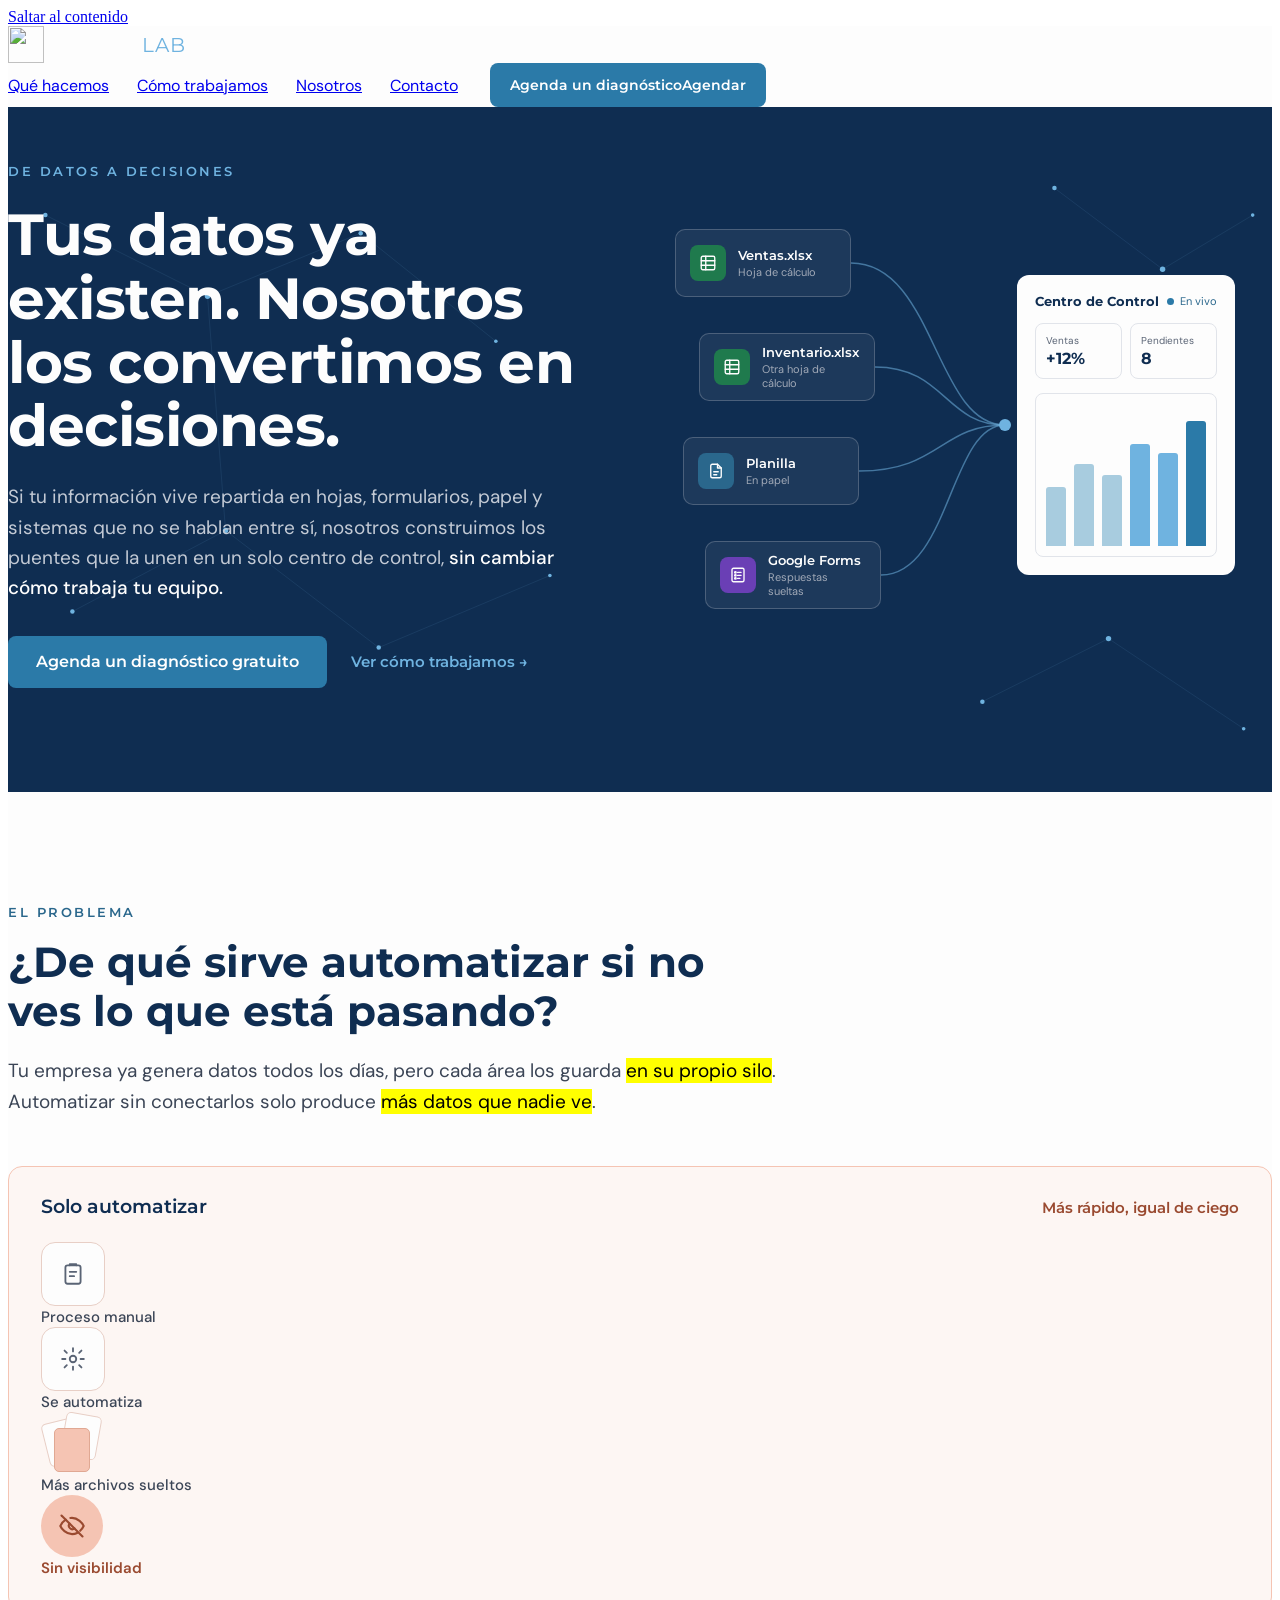
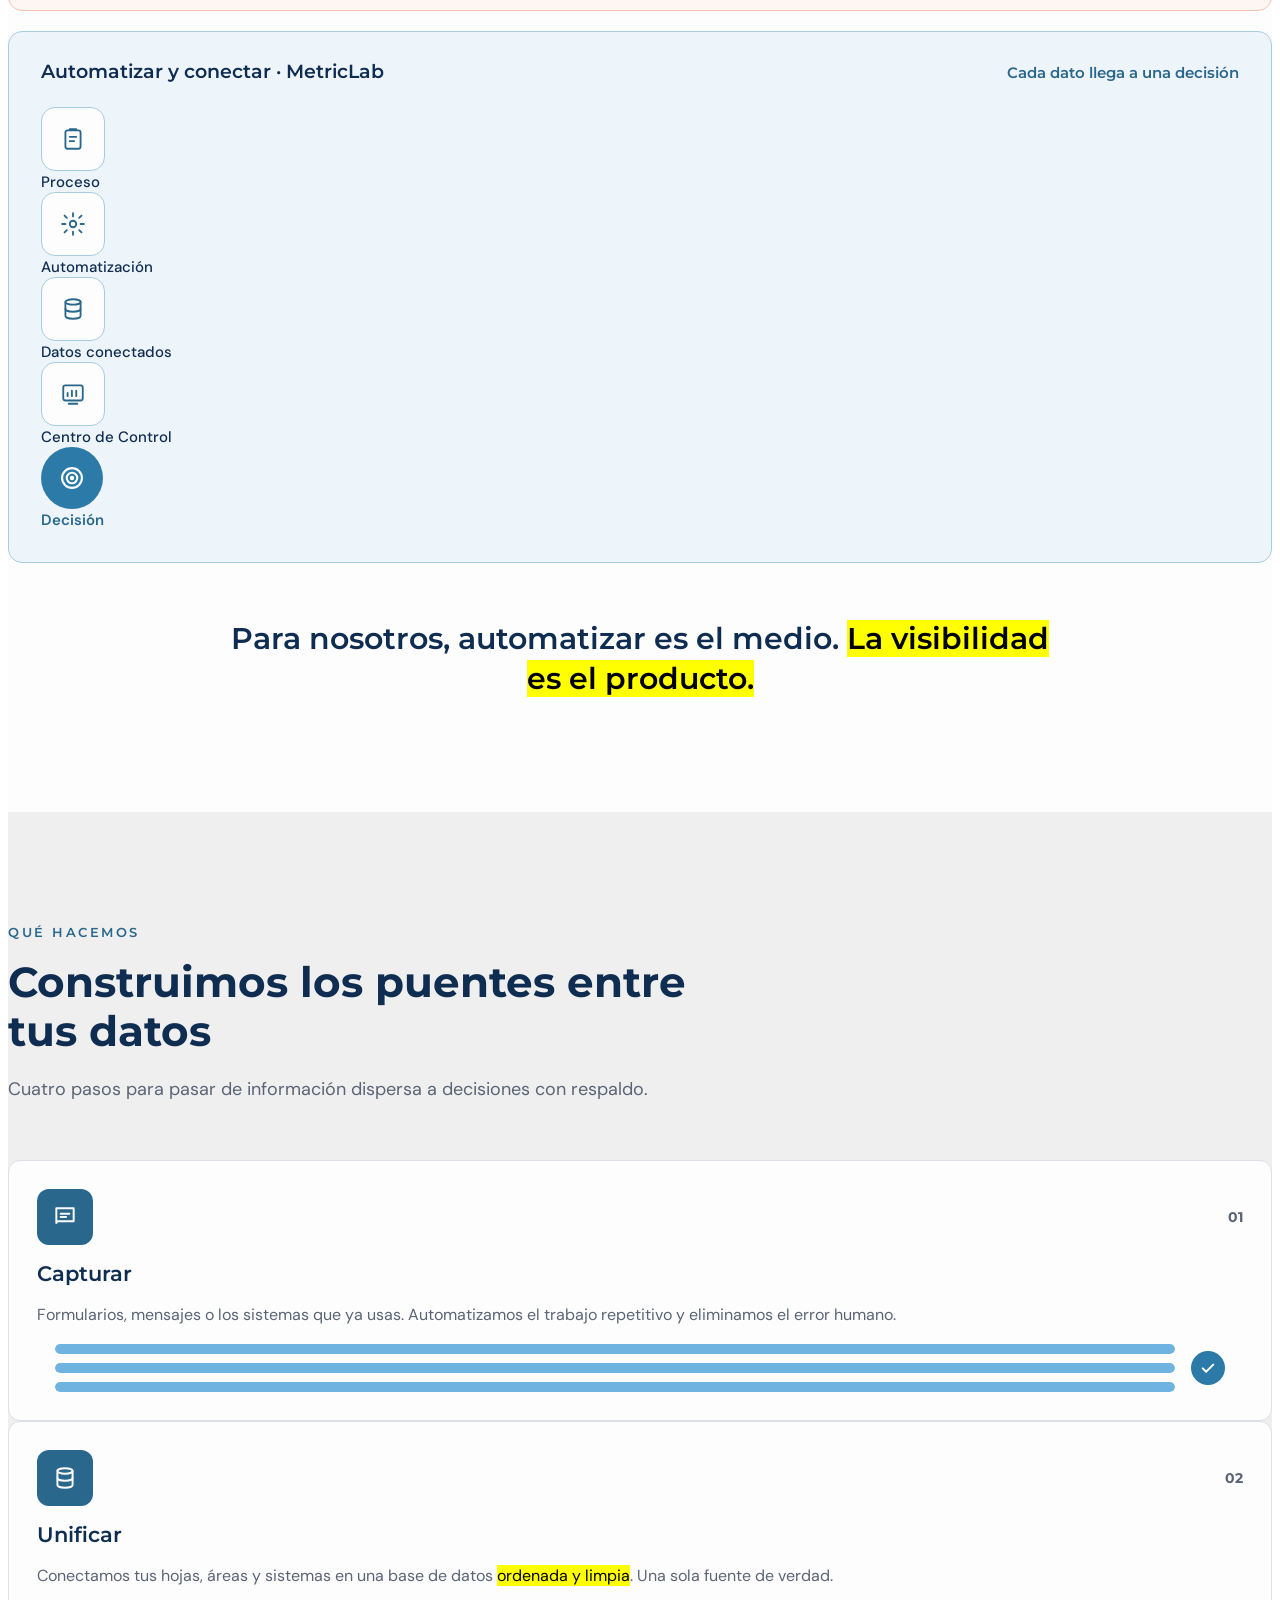
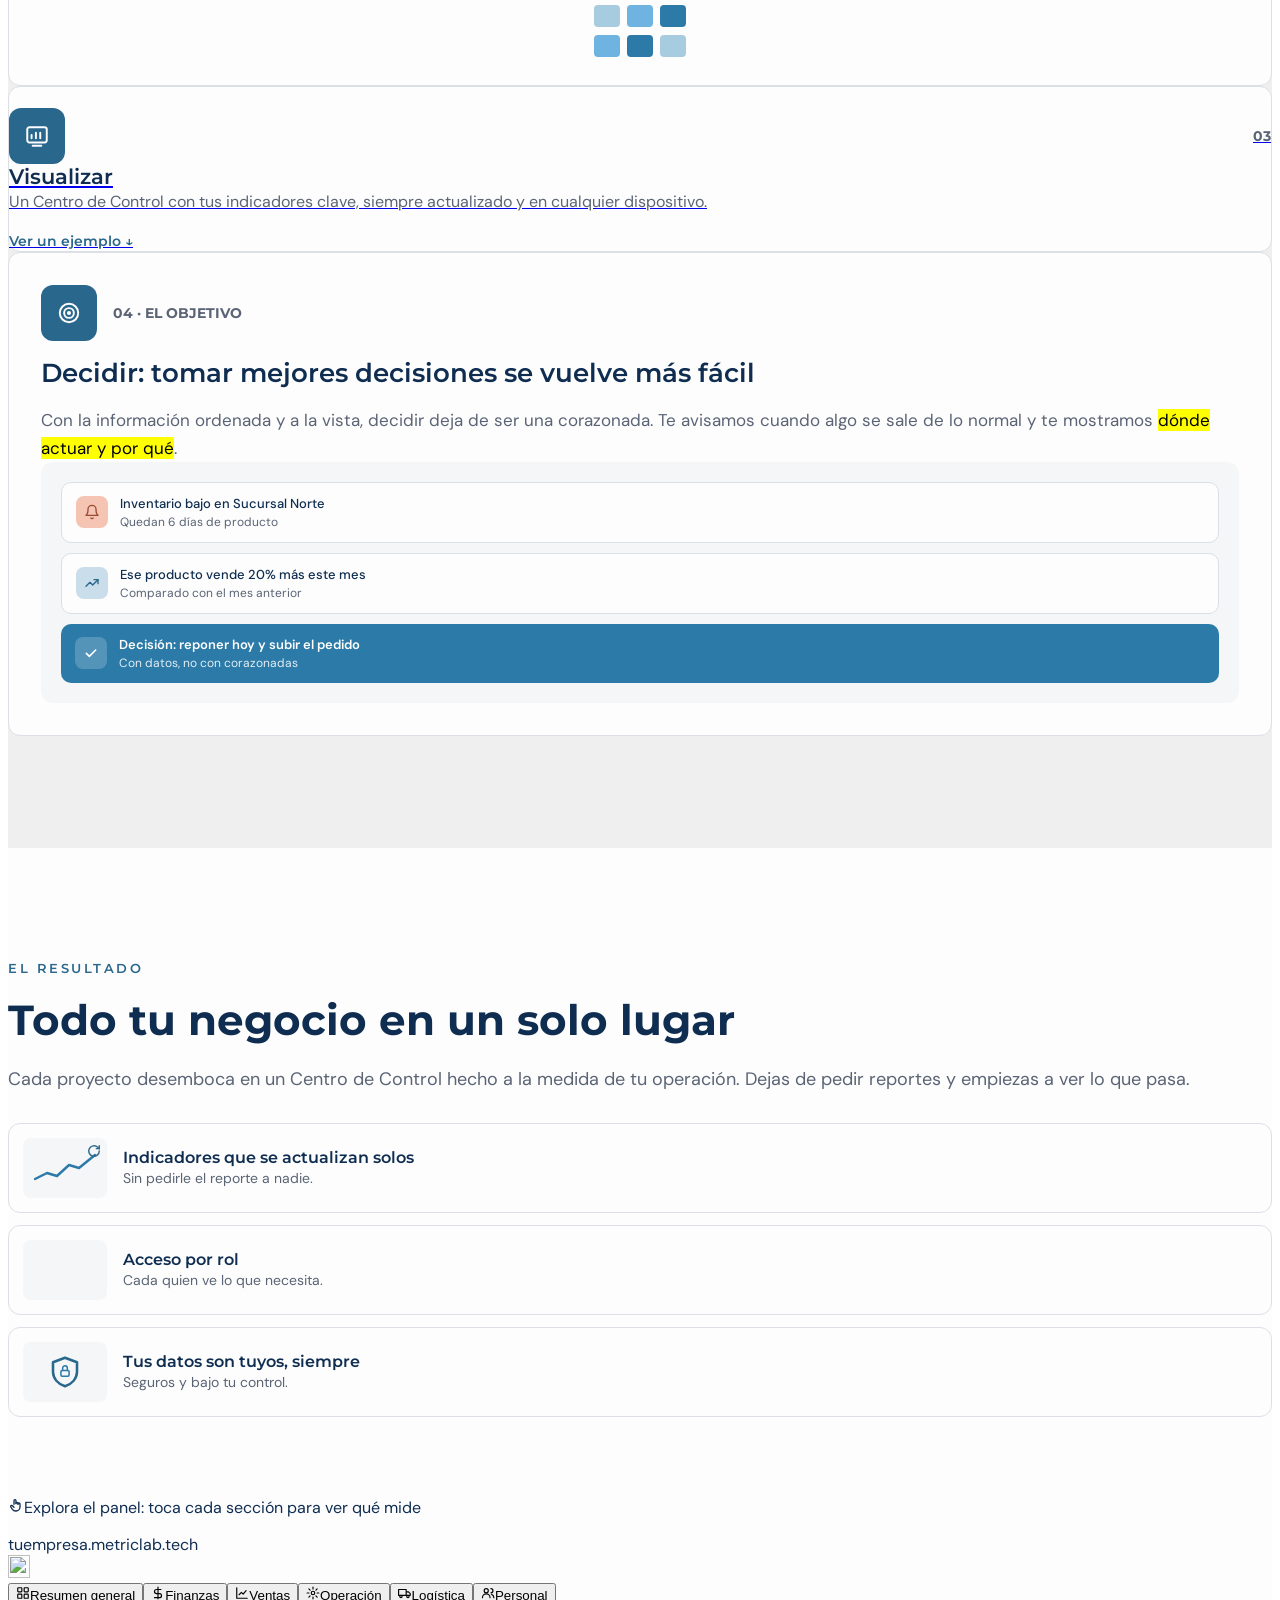
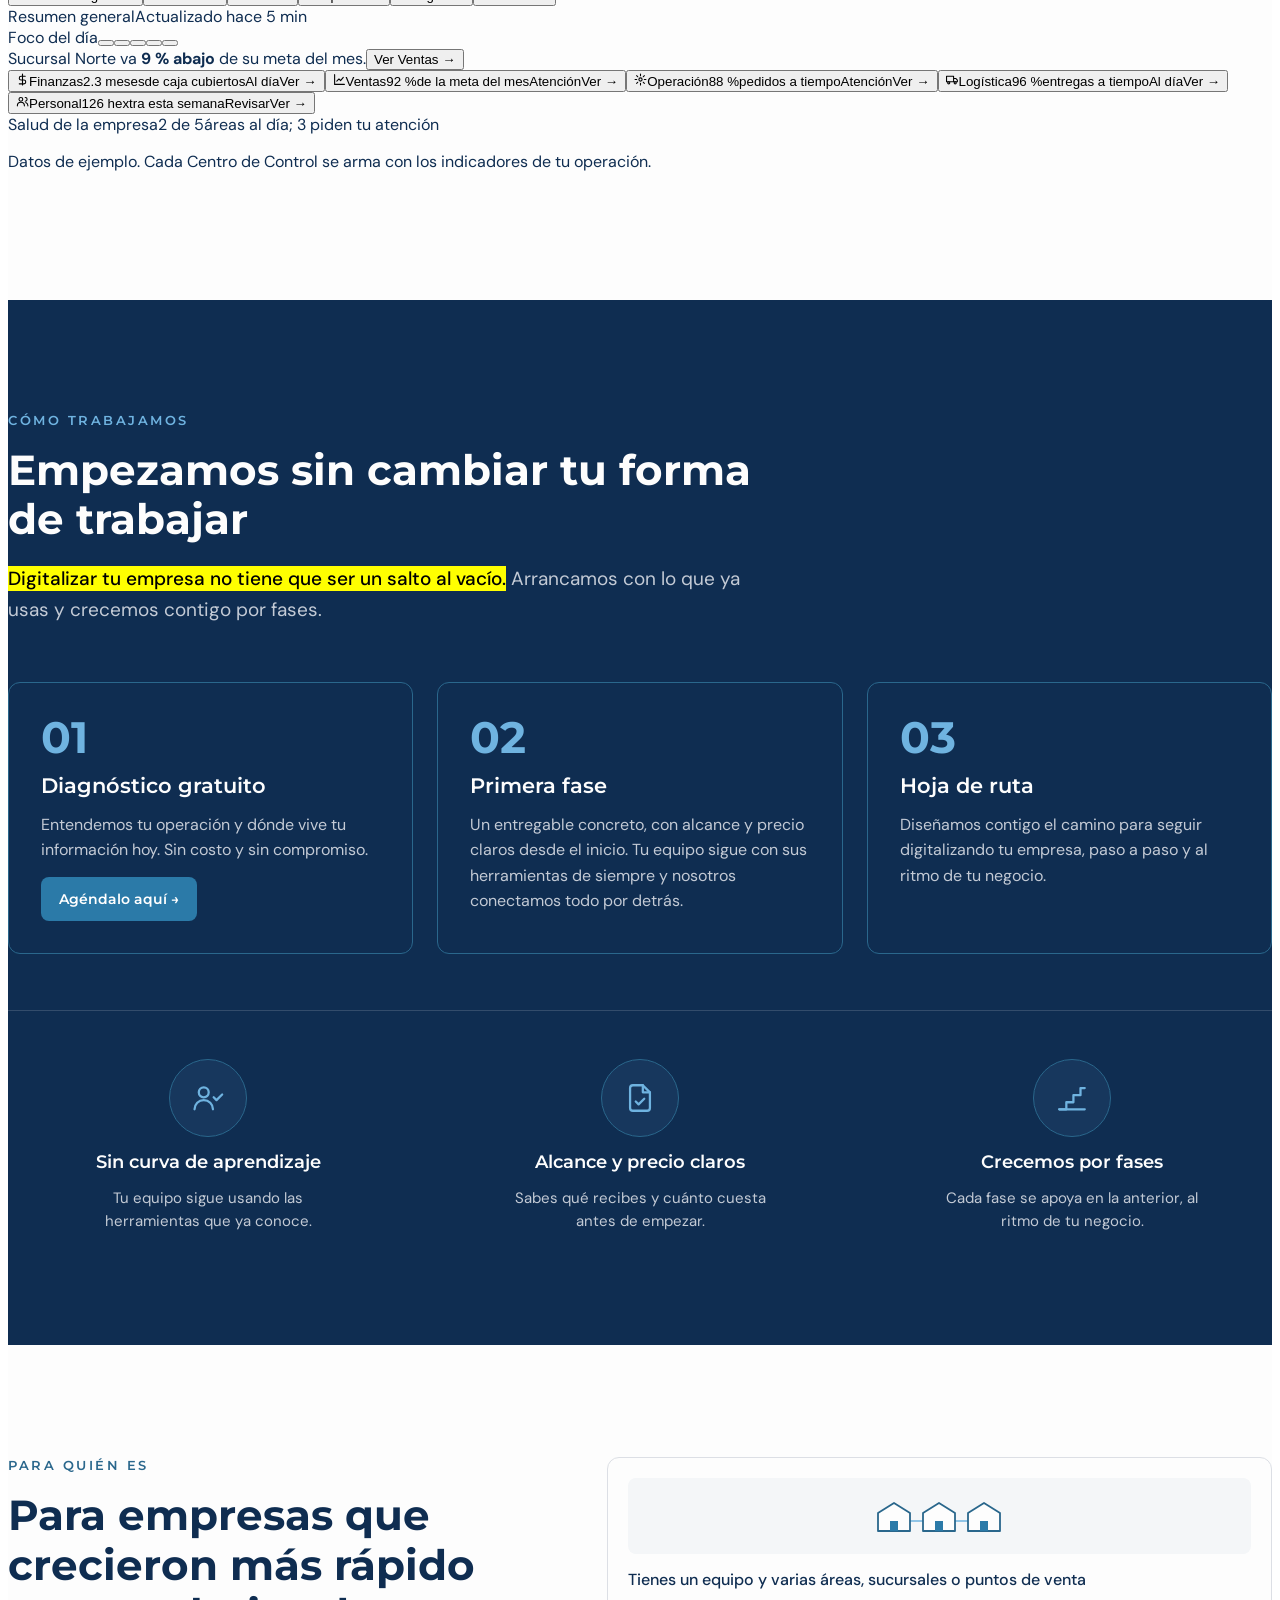
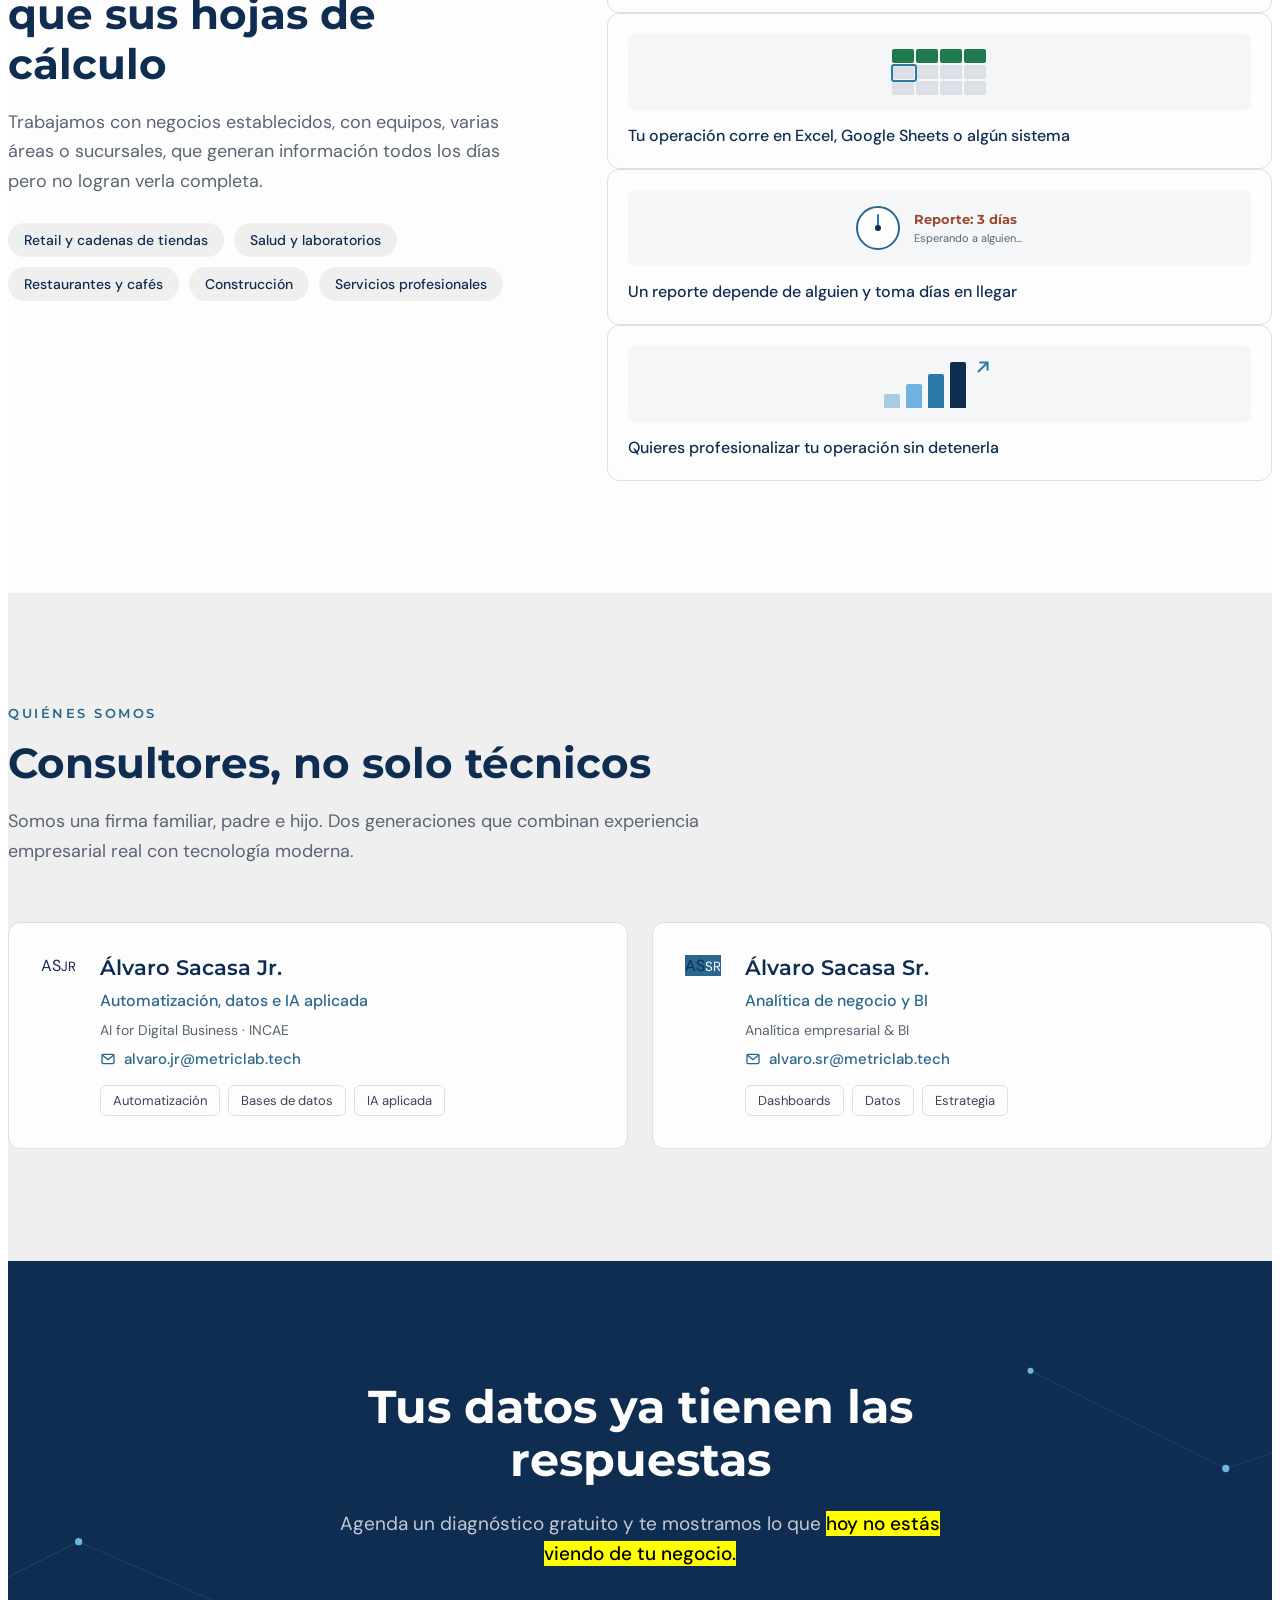
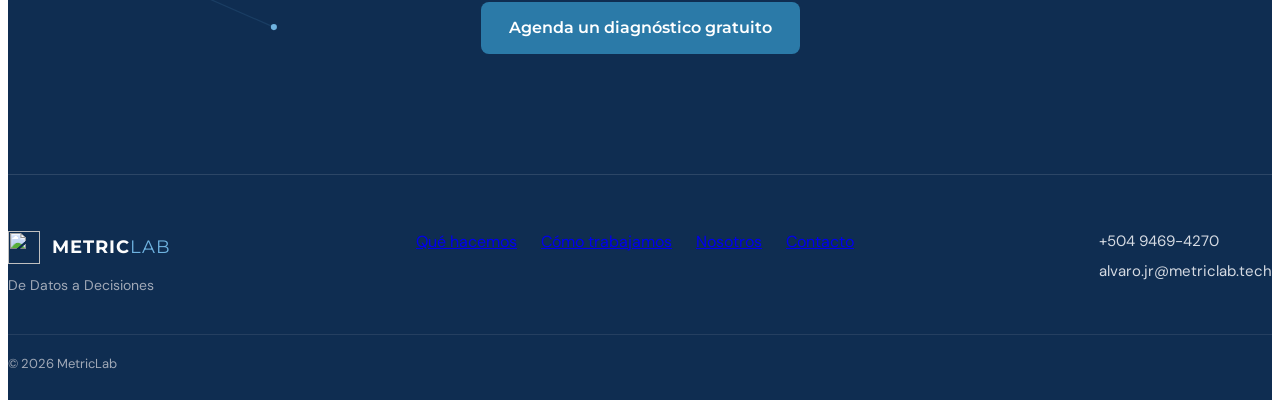
==== public/index.html @ c651e08d "Barra fija, animaciones de El problema y dashboard interactivo - Barra de navegación fija; en mobile" ====
<!doctype html>
<html lang="es">
<head>
<meta charset="utf-8">
<meta name="viewport" content="width=device-width, initial-scale=1">
<title>MetricLab · Consultoría de datos y automatización</title>
<meta name="description" content="Conectamos la información dispersa de tu empresa en un solo centro de control. Datos ordenados, reportes automáticos y mejores decisiones, sin cambiar cómo trabaja tu equipo.">
<link rel="canonical" href="https://metriclab.tech/">
<meta name="theme-color" content="#0F2D51">
<meta property="og:type" content="website">
<meta property="og:locale" content="es_LA">
<meta property="og:site_name" content="MetricLab">
<meta property="og:title" content="MetricLab · Consultoría de datos y automatización">
<meta property="og:description" content="Conectamos la información dispersa de tu empresa en un solo centro de control. Datos ordenados, reportes automáticos y mejores decisiones, sin cambiar cómo trabaja tu equipo.">
<meta property="og:url" content="https://metriclab.tech/">
<meta property="og:image" content="https://metriclab.tech/assets/og-image.png">
<meta property="og:image:width" content="1200">
<meta property="og:image:height" content="630">
<meta name="twitter:card" content="summary_large_image">
<link rel="icon" type="image/png" sizes="32x32" href="/favicon-32.png">
<link rel="icon" type="image/png" sizes="192x192" href="/icon-192.png">
<link rel="apple-touch-icon" href="/apple-touch-icon.png">
<link rel="preconnect" href="https://fonts.googleapis.com">
<link rel="preconnect" href="https://fonts.gstatic.com" crossorigin>
<link rel="stylesheet" href="https://fonts.googleapis.com/css2?family=DM+Sans:wght@400;500&family=Montserrat:wght@400;600;700&display=swap">
<link rel="stylesheet" href="/assets/styles.css?v=3">
<script src="/assets/sitio.js?v=1" defer></script>
<script type="application/ld+json">{"@context": "https://schema.org", "@type": "ProfessionalService", "name": "MetricLab", "url": "https://metriclab.tech", "logo": "https://metriclab.tech/icon-192.png", "image": "https://metriclab.tech/assets/og-image.png", "slogan": "De Datos a Decisiones", "description": "Consultoría de datos y automatización. Conectamos la información dispersa de tu empresa en un solo centro de control para tomar mejores decisiones.", "email": "alvaro.jr@metriclab.tech", "telephone": "+504 9469-4270", "areaServed": "Latinoamérica", "founder": [{"@type": "Person", "name": "Álvaro Sacasa Jr."}, {"@type": "Person", "name": "Álvaro Sacasa Sr."}], "knowsAbout": ["Automatización de procesos", "Bases de datos", "Dashboards", "Inteligencia de negocios", "Análisis de datos"]}</script>
</head>
<body>
<a class="skip" href="#contenido">Saltar al contenido</a>
<div style="width: 100%; font-family: 'DM Sans', sans-serif; color: #0F2D51; background: #FDFDFD">

<div class="topbar" id="topbar">
<nav class="wrap topnav" aria-label="Principal">
<a href="/" aria-label="MetricLab, inicio" style="display: flex; align-items: center; gap: 12px; text-decoration: none">
<img src="/assets/metriclab-m-light.png" alt="" style="width: 36px; height: 37px; object-fit: contain">
<span style="font-family: Montserrat, sans-serif; font-weight: 700; font-size: 20px; letter-spacing: 1px; color: #FDFDFD">METRIC<span style="color: #6FB3E0; font-weight: 400">LAB</span></span>
</a>
<div style="display: flex; align-items: center; gap: 32px">
<div class="navlinks" style="display: flex; align-items: center; gap: 28px">
<a class="navlink" href="#que-hacemos">Qué hacemos</a>
<a class="navlink" href="#como-trabajamos">Cómo trabajamos</a>
<a class="navlink" href="#nosotros">Nosotros</a>
<a class="navlink" href="/contacto/">Contacto</a>
</div>
<a class="btn" href="/contacto/" style="display: inline-flex; align-items: center; min-height: 44px; padding: 0 20px; border-radius: 8px; background: #2B7AA8; color: #FFFFFF; text-decoration: none; font-family: Montserrat, sans-serif; font-weight: 600; font-size: 14px; box-sizing: border-box"><span class="cta-long">Agenda un diagnóstico</span><span class="cta-short">Agendar</span></a>
</div>
</nav>
</div>
<header style="position: relative; overflow: hidden; background: #0F2D51; color: #FDFDFD">
<svg class="drift" aria-hidden="true" viewBox="0 0 1440 760" preserveAspectRatio="xMidYMid slice" style="position: absolute; inset: 0; width: 100%; height: 100%; pointer-events: none">
<g stroke="#6FB3E0" stroke-opacity="0.12" stroke-width="1" fill="none">
<path d="M60 120 L240 210 L410 140 L560 260"></path>
<path d="M90 560 L260 470 L430 600 L620 520"></path>
<path d="M1180 90 L1300 180 L1400 120"></path>
<path d="M1100 660 L1240 590 L1390 690"></path>
<path d="M240 210 L260 470"></path>
</g>
<g fill="#6FB3E0">
<circle class="tw" cx="60" cy="120" r="2.5"></circle>
<circle class="tw2" cx="240" cy="210" r="3"></circle>
<circle class="tw3" cx="410" cy="140" r="2.5"></circle>
<circle class="tw" cx="560" cy="260" r="2"></circle>
<circle class="tw2" cx="90" cy="560" r="2.5"></circle>
<circle class="tw3" cx="260" cy="470" r="3"></circle>
<circle class="tw" cx="430" cy="600" r="2.5"></circle>
<circle class="tw2" cx="620" cy="520" r="2"></circle>
<circle class="tw3" cx="1180" cy="90" r="2.5"></circle>
<circle class="tw" cx="1300" cy="180" r="3"></circle>
<circle class="tw2" cx="1400" cy="120" r="2"></circle>
<circle class="tw3" cx="1100" cy="660" r="2.5"></circle>
<circle class="tw" cx="1240" cy="590" r="3"></circle>
<circle class="tw2" cx="1390" cy="690" r="2"></circle>
</g>
</svg>



<div id="inicio" class="wrap" style="position: relative; display: flex; flex-wrap: wrap; align-items: center; gap: 56px; padding-top: 56px; padding-bottom: 104px">
<div style="flex: 1 1 460px; min-width: 0; display: flex; flex-direction: column; gap: 24px">
<p style="margin: 0; font-family: Montserrat, sans-serif; font-weight: 600; font-size: 13px; letter-spacing: 2.5px; color: #6FB3E0">DE DATOS A DECISIONES</p>
<h1 style="margin: 0; font-family: Montserrat, sans-serif; font-weight: 700; font-size: clamp(36px, 4.6vw, 58px); line-height: 1.1; letter-spacing: -0.5px; color: #FDFDFD">Tus datos ya existen. Nosotros los convertimos en decisiones.</h1>
<p style="margin: 0; font-size: 19px; line-height: 1.6; color: #C3CAD5; max-width: 560px">Si tu información vive repartida en hojas, formularios, papel y sistemas que no se hablan entre sí, nosotros construimos los puentes que la unen en un solo centro de control, <span style="color: #FDFDFD; font-weight: 500">sin cambiar cómo trabaja tu equipo.</span></p>
<div style="display: flex; flex-wrap: wrap; align-items: center; gap: 24px; margin-top: 8px">
<a class="btn" href="/contacto/" style="display: inline-flex; align-items: center; min-height: 52px; padding: 0 28px; border-radius: 8px; background: #2B7AA8; color: #FFFFFF; text-decoration: none; font-family: Montserrat, sans-serif; font-weight: 600; font-size: 16px; box-sizing: border-box">Agenda un diagnóstico gratuito</a>
<a class="ghost" href="#como-trabajamos" style="color: #6FB3E0; text-decoration: none; font-family: Montserrat, sans-serif; font-weight: 600; font-size: 15px">Ver cómo trabajamos →</a>
</div>
</div>

<div style="flex: 1 1 520px; min-width: 0; display: flex; justify-content: center">
<div class="viz" role="img" aria-label="Archivos y sistemas sueltos conectándose a un centro de control" style="position: relative; width: 560px; height: 440px; flex: none">
<svg aria-hidden="true" width="560" height="440" viewBox="0 0 560 440" style="position: absolute; left: 0; top: 0">
<g fill="none" stroke="#6FB3E0" stroke-opacity="0.55" stroke-width="1.5">
<path class="flow" d="M176 58 C 260 58, 260 220, 330 220"></path>
<path class="flow" d="M200 162 C 270 162, 270 220, 330 220"></path>
<path class="flow" d="M184 266 C 265 266, 265 220, 330 220"></path>
<path class="flow" d="M206 370 C 275 370, 275 220, 330 220"></path>
</g>
</svg>
<div class="traveler t1"></div>
<div class="traveler t2"></div>
<div class="traveler t3"></div>
<div class="traveler t4"></div>

<div class="float1" style="position: absolute; left: 0; top: 24px; width: 176px; height: 68px; box-sizing: border-box; padding: 12px 14px; display: flex; align-items: center; gap: 12px; background: rgba(253,253,253,0.06); border: 1px solid rgba(161,169,183,0.35); border-radius: 10px">
<div style="width: 36px; height: 36px; flex: none; border-radius: 8px; background: #1F7A4D; display: flex; align-items: center; justify-content: center">
<svg aria-hidden="true" width="18" height="18" viewBox="0 0 24 24" fill="none" stroke="#FDFDFD" stroke-width="1.8" stroke-linecap="round" stroke-linejoin="round"><rect x="3" y="3" width="18" height="18" rx="2"></rect><path d="M3 9h18M3 15h18M9 3v18"></path></svg>
</div>
<div style="display: flex; flex-direction: column; gap: 2px; min-width: 0">
<span style="font-family: Montserrat, sans-serif; font-weight: 600; font-size: 13px; color: #FDFDFD">Ventas.xlsx</span>
<span style="font-size: 11px; color: #A1A9B7">Hoja de cálculo</span>
</div>
</div>

<div class="float2" style="position: absolute; left: 24px; top: 128px; width: 176px; height: 68px; box-sizing: border-box; padding: 12px 14px; display: flex; align-items: center; gap: 12px; background: rgba(253,253,253,0.06); border: 1px solid rgba(161,169,183,0.35); border-radius: 10px">
<div style="width: 36px; height: 36px; flex: none; border-radius: 8px; background: #1F7A4D; display: flex; align-items: center; justify-content: center">
<svg aria-hidden="true" width="18" height="18" viewBox="0 0 24 24" fill="none" stroke="#FDFDFD" stroke-width="1.8" stroke-linecap="round" stroke-linejoin="round"><rect x="3" y="3" width="18" height="18" rx="2"></rect><path d="M3 9h18M3 15h18M9 3v18"></path></svg>
</div>
<div style="display: flex; flex-direction: column; gap: 2px; min-width: 0">
<span style="font-family: Montserrat, sans-serif; font-weight: 600; font-size: 13px; color: #FDFDFD">Inventario.xlsx</span>
<span style="font-size: 11px; color: #A1A9B7">Otra hoja de cálculo</span>
</div>
</div>

<div class="float3" style="position: absolute; left: 8px; top: 232px; width: 176px; height: 68px; box-sizing: border-box; padding: 12px 14px; display: flex; align-items: center; gap: 12px; background: rgba(253,253,253,0.06); border: 1px solid rgba(161,169,183,0.35); border-radius: 10px">
<div style="width: 36px; height: 36px; flex: none; border-radius: 8px; background: #2A678C; display: flex; align-items: center; justify-content: center">
<svg aria-hidden="true" width="18" height="18" viewBox="0 0 24 24" fill="none" stroke="#FDFDFD" stroke-width="1.8" stroke-linecap="round" stroke-linejoin="round"><path d="M14 3H7a2 2 0 0 0-2 2v14a2 2 0 0 0 2 2h10a2 2 0 0 0 2-2V8z"></path><path d="M14 3v5h5M9 13h6M9 17h4"></path></svg>
</div>
<div style="display: flex; flex-direction: column; gap: 2px; min-width: 0">
<span style="font-family: Montserrat, sans-serif; font-weight: 600; font-size: 13px; color: #FDFDFD">Planilla</span>
<span style="font-size: 11px; color: #A1A9B7">En papel</span>
</div>
</div>

<div class="float4" style="position: absolute; left: 30px; top: 336px; width: 176px; height: 68px; box-sizing: border-box; padding: 12px 14px; display: flex; align-items: center; gap: 12px; background: rgba(253,253,253,0.06); border: 1px solid rgba(161,169,183,0.35); border-radius: 10px">
<div style="width: 36px; height: 36px; flex: none; border-radius: 8px; background: #6A3FB5; display: flex; align-items: center; justify-content: center">
<svg aria-hidden="true" width="18" height="18" viewBox="0 0 24 24" fill="none" stroke="#FDFDFD" stroke-width="1.8" stroke-linecap="round" stroke-linejoin="round"><rect x="4" y="3" width="16" height="18" rx="2"></rect><circle cx="8.5" cy="8.5" r="1"></circle><circle cx="8.5" cy="12.5" r="1"></circle><circle cx="8.5" cy="16.5" r="1"></circle><path d="M11.5 8.5h4.5M11.5 12.5h4.5M11.5 16.5h3"></path></svg>
</div>
<div style="display: flex; flex-direction: column; gap: 2px; min-width: 0">
<span style="font-family: Montserrat, sans-serif; font-weight: 600; font-size: 13px; color: #FDFDFD">Google Forms</span>
<span style="font-size: 11px; color: #A1A9B7">Respuestas sueltas</span>
</div>
</div>

<div class="hub" style="position: absolute; left: 324px; top: 214px; width: 12px; height: 12px; border-radius: 50%; background: #6FB3E0"></div>

<div style="position: absolute; left: 342px; top: 70px; width: 218px; height: 300px; box-sizing: border-box; padding: 18px; display: flex; flex-direction: column; gap: 14px; background: #FDFDFD; border-radius: 12px; color: #0F2D51">
<div style="display: flex; align-items: center; justify-content: space-between">
<span style="font-family: Montserrat, sans-serif; font-weight: 700; font-size: 13px">Centro de Control</span>
<span style="display: flex; align-items: center; gap: 6px; font-size: 11px; color: #2A678C"><span style="width: 7px; height: 7px; border-radius: 50%; background: #2B7AA8"></span>En vivo</span>
</div>
<div style="display: grid; grid-template-columns: repeat(2, minmax(0, 1fr)); gap: 8px">
<div style="padding: 10px; border: 1px solid #E1E4EA; border-radius: 8px; display: flex; flex-direction: column; gap: 2px">
<span style="font-size: 10px; color: #5A6475">Ventas</span>
<span style="font-family: Montserrat, sans-serif; font-weight: 700; font-size: 16px">+12%</span>
</div>
<div style="padding: 10px; border: 1px solid #E1E4EA; border-radius: 8px; display: flex; flex-direction: column; gap: 2px">
<span style="font-size: 10px; color: #5A6475">Pendientes</span>
<span style="font-family: Montserrat, sans-serif; font-weight: 700; font-size: 16px">8</span>
</div>
</div>
<div style="flex: 1; display: flex; align-items: flex-end; gap: 8px; padding: 10px; border: 1px solid #E1E4EA; border-radius: 8px">
<div class="bar" style="flex: 1; height: 42%; background: #A8CCDF; border-radius: 3px 3px 0 0"></div>
<div class="bar" style="flex: 1; height: 58%; background: #A8CCDF; border-radius: 3px 3px 0 0; animation-delay: .4s"></div>
<div class="bar" style="flex: 1; height: 50%; background: #A8CCDF; border-radius: 3px 3px 0 0; animation-delay: .8s"></div>
<div class="bar" style="flex: 1; height: 72%; background: #6FB3E0; border-radius: 3px 3px 0 0; animation-delay: 1.2s"></div>
<div class="bar" style="flex: 1; height: 66%; background: #6FB3E0; border-radius: 3px 3px 0 0; animation-delay: 1.6s"></div>
<div class="bar" style="flex: 1; height: 88%; background: #2B7AA8; border-radius: 3px 3px 0 0; animation-delay: 2s"></div>
</div>
</div>
</div>
</div>
</div>
</header>
<main id="contenido">

<section id="problema" style="padding: 112px 0; background: #FDFDFD">
<div class="wrap" style="display: flex; flex-direction: column; gap: 48px">
<div style="display: flex; flex-direction: column; gap: 18px; max-width: 780px">
<p style="margin: 0; font-family: Montserrat, sans-serif; font-weight: 600; font-size: 13px; letter-spacing: 2.5px; color: #2A678C">EL PROBLEMA</p>
<h2 style="margin: 0; font-family: Montserrat, sans-serif; font-weight: 700; font-size: clamp(30px, 3.4vw, 42px); line-height: 1.18; color: #0F2D51">¿De qué sirve automatizar si no ves lo que está pasando?</h2>
<p style="margin: 0; font-size: 19px; line-height: 1.65; color: #3B4556">Tu empresa ya genera datos todos los días, pero cada área los guarda <mark class="bad">en su propio silo</mark>. Automatizar sin conectarlos solo produce <mark class="bad">más datos que nadie ve</mark>.</p>
</div>

<div style="display: flex; flex-direction: column; gap: 20px">

<div style="padding: 28px 32px 32px; background: #FDF6F3; border: 1px solid #F5C4B3; border-radius: 14px; display: flex; flex-direction: column; gap: 24px">
<div style="display: flex; flex-wrap: wrap; align-items: baseline; justify-content: space-between; gap: 8px">
<h3 style="margin: 0; font-family: Montserrat, sans-serif; font-weight: 600; font-size: 19px; color: #0F2D51">Solo automatizar</h3>
<span style="font-family: Montserrat, sans-serif; font-weight: 600; font-size: 15px; color: #9A4A30">Más rápido, igual de ciego</span>
</div>
<div class="flowrow">
<div class="track track-bad" aria-hidden="true"></div>
<div class="trav trav-bad" aria-hidden="true"></div>
<div class="node">
<div class="ico dim dim1" style="width: 62px; height: 62px; flex: none; border-radius: 14px; background: #FDFDFD; border: 1px solid #E8CFC6; display: flex; align-items: center; justify-content: center"><svg aria-hidden="true" width="26" height="26" viewBox="0 0 24 24" fill="none" stroke="#5A6475" stroke-width="1.7" stroke-linecap="round" stroke-linejoin="round"><rect x="5" y="4" width="14" height="17" rx="2"></rect><path d="M9 4V3h6v1M9 10h6M9 14h4"></path></svg></div>
<span style="font-size: 15px; font-weight: 500; color: #3B4556">Proceso manual</span>
</div>
<div class="node">
<div class="ico dim dim2" style="width: 62px; height: 62px; flex: none; border-radius: 14px; background: #FDFDFD; border: 1px solid #E8CFC6; display: flex; align-items: center; justify-content: center"><svg aria-hidden="true" width="26" height="26" viewBox="0 0 24 24" fill="none" stroke="#5A6475" stroke-width="1.7" stroke-linecap="round" stroke-linejoin="round"><circle cx="12" cy="12" r="3"></circle><path d="M12 2v3M12 19v3M4.2 4.2l2.1 2.1M17.7 17.7l2.1 2.1M2 12h3M19 12h3M4.2 19.8l2.1-2.1M17.7 6.3l2.1-2.1"></path></svg></div>
<span style="font-size: 15px; font-weight: 500; color: #3B4556">Se automatiza</span>
</div>
<div class="node">
<div class="files" style="position: relative; width: 62px; height: 62px; flex: none">
<span class="fx fx1"></span><span class="fx fx2"></span><span class="fx fx3"></span><span class="fx fx4"></span><span class="fx fx5"></span>
<div class="paper pa" style="position: absolute; left: 4px; top: 8px; width: 34px; height: 42px; border-radius: 5px; background: #FDFDFD; border: 1px solid #E8CFC6; transform: rotate(-14deg)"></div>
<div class="paper pb" style="position: absolute; left: 22px; top: 2px; width: 34px; height: 42px; border-radius: 5px; background: #FDFDFD; border: 1px solid #E8CFC6; transform: rotate(10deg)"></div>
<div class="paper pc" style="position: absolute; left: 13px; top: 16px; width: 34px; height: 42px; border-radius: 5px; background: #F5C4B3; border: 1px solid #E0A893"></div>
</div>
<span style="font-size: 15px; font-weight: 500; color: #3B4556">Más archivos sueltos</span>
</div>
<div class="node">
<div class="blind" style="width: 62px; height: 62px; flex: none; border-radius: 50%; background: #F5C4B3; display: flex; align-items: center; justify-content: center"><svg aria-hidden="true" width="28" height="28" viewBox="0 0 24 24" fill="none" stroke="#9A4A30" stroke-width="1.8" stroke-linecap="round" stroke-linejoin="round"><path d="M3 3l18 18"></path><path d="M10.6 5.1A10 10 0 0 1 12 5c5 0 9 4.5 10 7a13 13 0 0 1-3 4.1M6.6 6.6A13 13 0 0 0 2 12c1 2.5 5 7 10 7a9.6 9.6 0 0 0 4.4-1"></path><path d="M9.9 9.9a3 3 0 0 0 4.2 4.2"></path></svg></div>
<span style="font-size: 15px; font-weight: 600; color: #9A4A30">Sin visibilidad</span>
</div>
</div>
</div>

<div style="padding: 28px 32px 32px; background: #EEF5FA; border: 1px solid #A8CCDF; border-radius: 14px; display: flex; flex-direction: column; gap: 24px">
<div style="display: flex; flex-wrap: wrap; align-items: baseline; justify-content: space-between; gap: 8px">
<h3 style="margin: 0; font-family: Montserrat, sans-serif; font-weight: 600; font-size: 19px; color: #0F2D51">Automatizar y conectar · MetricLab</h3>
<span style="font-family: Montserrat, sans-serif; font-weight: 600; font-size: 15px; color: #2A678C">Cada dato llega a una decisión</span>
</div>
<div class="flowrow">
<div class="track track-ok" aria-hidden="true"></div>
<div class="trav trav-ok" aria-hidden="true"></div>
<div class="node">
<div class="ico lit lit1" style="width: 62px; height: 62px; flex: none; border-radius: 14px; background: #FDFDFD; border: 1px solid #A8CCDF; display: flex; align-items: center; justify-content: center"><svg aria-hidden="true" width="26" height="26" viewBox="0 0 24 24" fill="none" stroke="#2A678C" stroke-width="1.7" stroke-linecap="round" stroke-linejoin="round"><rect x="5" y="4" width="14" height="17" rx="2"></rect><path d="M9 4V3h6v1M9 10h6M9 14h4"></path></svg></div>
<span style="font-size: 15px; font-weight: 500; color: #0F2D51">Proceso</span>
</div>
<div class="node">
<div class="ico lit lit2" style="width: 62px; height: 62px; flex: none; border-radius: 14px; background: #FDFDFD; border: 1px solid #A8CCDF; display: flex; align-items: center; justify-content: center"><svg aria-hidden="true" width="26" height="26" viewBox="0 0 24 24" fill="none" stroke="#2A678C" stroke-width="1.7" stroke-linecap="round" stroke-linejoin="round"><circle cx="12" cy="12" r="3"></circle><path d="M12 2v3M12 19v3M4.2 4.2l2.1 2.1M17.7 17.7l2.1 2.1M2 12h3M19 12h3M4.2 19.8l2.1-2.1M17.7 6.3l2.1-2.1"></path></svg></div>
<span style="font-size: 15px; font-weight: 500; color: #0F2D51">Automatización</span>
</div>
<div class="node">
<div class="ico lit lit3" style="width: 62px; height: 62px; flex: none; border-radius: 14px; background: #FDFDFD; border: 1px solid #A8CCDF; display: flex; align-items: center; justify-content: center"><svg aria-hidden="true" width="26" height="26" viewBox="0 0 24 24" fill="none" stroke="#2A678C" stroke-width="1.7" stroke-linecap="round" stroke-linejoin="round"><ellipse cx="12" cy="5.5" rx="7" ry="2.5"></ellipse><path d="M5 5.5v13c0 1.4 3.1 2.5 7 2.5s7-1.1 7-2.5v-13"></path><path d="M5 12c0 1.4 3.1 2.5 7 2.5s7-1.1 7-2.5"></path></svg></div>
<span style="font-size: 15px; font-weight: 500; color: #0F2D51">Datos conectados</span>
</div>
<div class="node">
<div class="ico lit lit4" style="width: 62px; height: 62px; flex: none; border-radius: 14px; background: #FDFDFD; border: 1px solid #A8CCDF; display: flex; align-items: center; justify-content: center"><svg aria-hidden="true" width="26" height="26" viewBox="0 0 24 24" fill="none" stroke="#2A678C" stroke-width="1.7" stroke-linecap="round" stroke-linejoin="round"><rect x="3" y="4" width="18" height="14" rx="2"></rect><path d="M7 14v-3M11 14V9M15 14v-5M8 21h8"></path></svg></div>
<span style="font-size: 15px; font-weight: 500; color: #0F2D51">Centro de Control</span>
</div>
<div class="node">
<div class="hit" style="position: relative; width: 62px; height: 62px; flex: none; border-radius: 50%; background: #2B7AA8; display: flex; align-items: center; justify-content: center"><svg aria-hidden="true" width="28" height="28" viewBox="0 0 24 24" fill="none" stroke="#FDFDFD" stroke-width="1.8" stroke-linecap="round" stroke-linejoin="round"><circle cx="12" cy="12" r="8.5"></circle><circle cx="12" cy="12" r="4.5"></circle><circle cx="12" cy="12" r="1"></circle></svg></div>
<span style="font-size: 15px; font-weight: 600; color: #2A678C">Decisión</span>
</div>
</div>
</div>

</div>

<div style="display: flex; flex-direction: column; align-items: center; text-align: center; gap: 10px; padding-top: 8px">
<p style="margin: 0; font-family: Montserrat, sans-serif; font-weight: 600; font-size: clamp(22px, 2.4vw, 30px); line-height: 1.35; color: #0F2D51; max-width: 820px">Para nosotros, automatizar es el medio. <mark>La visibilidad es el producto.</mark></p>
</div>
</div>
</section>

<section id="que-hacemos" style="padding: 112px 0; background: #EFEFEF">
<div class="wrap" style="display: flex; flex-direction: column; gap: 56px">
<div style="display: flex; flex-direction: column; gap: 18px; max-width: 720px">
<p style="margin: 0; font-family: Montserrat, sans-serif; font-weight: 600; font-size: 13px; letter-spacing: 2.5px; color: #2A678C">QUÉ HACEMOS</p>
<h2 style="margin: 0; font-family: Montserrat, sans-serif; font-weight: 700; font-size: clamp(30px, 3.4vw, 42px); line-height: 1.18; color: #0F2D51">Construimos los puentes entre tus datos</h2>
<p style="margin: 0; font-size: 18px; line-height: 1.65; color: #5A6475">Cuatro pasos para pasar de información dispersa a decisiones con respaldo.</p>
</div>

<div style="position: relative">
<div class="stepline" aria-hidden="true" style="position: absolute; left: 16%; right: 16%; top: 57px; border-top: 1px dashed #A1A9B7"></div>
<ol class="steps3" style="position: relative; margin: 0; padding: 0; list-style: none">

<li class="step" style="padding: 28px; background: #FDFDFD; border: 1px solid #DCDFE5; border-radius: 12px; display: flex; flex-direction: column; gap: 16px">
<div style="display: flex; align-items: center; justify-content: space-between">
<div class="stepicon" style="width: 56px; height: 56px; border-radius: 12px; background: #2A678C; display: flex; align-items: center; justify-content: center; transition: background-color .25s ease">
<svg aria-hidden="true" width="26" height="26" viewBox="0 0 24 24" fill="none" stroke="#FDFDFD" stroke-width="1.8" stroke-linecap="round" stroke-linejoin="round"><path d="M4 4h16v12H5.2L4 17.5z"></path><path d="M8 9h8M8 12h5"></path></svg>
</div>
<span style="font-family: Montserrat, sans-serif; font-weight: 700; font-size: 14px; color: #5A6475">01</span>
</div>
<h3 style="margin: 0; font-family: Montserrat, sans-serif; font-weight: 600; font-size: 21px; color: #0F2D51">Capturar</h3>
<p style="margin: 0; font-size: 16px; line-height: 1.6; color: #5A6475">Formularios, mensajes o los sistemas que ya usas. Automatizamos el trabajo repetitivo y eliminamos el error humano.</p>
<div class="mini" aria-hidden="true" style="display: flex; align-items: center; gap: 16px; padding: 0 18px">
<div style="flex: 1; display: flex; flex-direction: column; gap: 9px">
<div style="height: 10px; border-radius: 5px; background: #E1E4EA; overflow: hidden"><div class="f1" style="height: 100%; background: #6FB3E0; border-radius: 5px"></div></div>
<div style="height: 10px; border-radius: 5px; background: #E1E4EA; overflow: hidden"><div class="f2" style="height: 100%; background: #6FB3E0; border-radius: 5px"></div></div>
<div style="height: 10px; border-radius: 5px; background: #E1E4EA; overflow: hidden"><div class="f3" style="height: 100%; background: #6FB3E0; border-radius: 5px"></div></div>
</div>
<div class="pop" style="width: 34px; height: 34px; flex: none; border-radius: 50%; background: #2B7AA8; display: flex; align-items: center; justify-content: center"><svg width="18" height="18" viewBox="0 0 24 24" fill="none" stroke="#FDFDFD" stroke-width="2.6" stroke-linecap="round" stroke-linejoin="round"><path d="M5 12.5l4.5 4.5L19 7.5"></path></svg></div>
</div>
</li>

<li class="step" style="padding: 28px; background: #FDFDFD; border: 1px solid #DCDFE5; border-radius: 12px; display: flex; flex-direction: column; gap: 16px">
<div style="display: flex; align-items: center; justify-content: space-between">
<div class="stepicon" style="width: 56px; height: 56px; border-radius: 12px; background: #2A678C; display: flex; align-items: center; justify-content: center; transition: background-color .25s ease">
<svg aria-hidden="true" width="26" height="26" viewBox="0 0 24 24" fill="none" stroke="#FDFDFD" stroke-width="1.8" stroke-linecap="round" stroke-linejoin="round"><ellipse cx="12" cy="5.5" rx="7" ry="2.5"></ellipse><path d="M5 5.5v13c0 1.4 3.1 2.5 7 2.5s7-1.1 7-2.5v-13"></path><path d="M5 12c0 1.4 3.1 2.5 7 2.5s7-1.1 7-2.5"></path></svg>
</div>
<span style="font-family: Montserrat, sans-serif; font-weight: 700; font-size: 14px; color: #5A6475">02</span>
</div>
<h3 style="margin: 0; font-family: Montserrat, sans-serif; font-weight: 600; font-size: 21px; color: #0F2D51">Unificar</h3>
<p style="margin: 0; font-size: 16px; line-height: 1.6; color: #5A6475">Conectamos tus hojas, áreas y sistemas en una base de datos <mark>ordenada y limpia</mark>. Una sola fuente de verdad.</p>
<div class="mini" aria-hidden="true" style="display: flex; align-items: center; justify-content: center">
<div style="position: relative; width: 92px; height: 52px">
<span class="u1" style="position: absolute; left: 0; top: 0; width: 26px; height: 22px; border-radius: 4px; background: #A8CCDF"></span>
<span class="u2" style="position: absolute; left: 33px; top: 0; width: 26px; height: 22px; border-radius: 4px; background: #6FB3E0"></span>
<span class="u3" style="position: absolute; left: 66px; top: 0; width: 26px; height: 22px; border-radius: 4px; background: #2B7AA8"></span>
<span class="u4" style="position: absolute; left: 0; top: 30px; width: 26px; height: 22px; border-radius: 4px; background: #6FB3E0"></span>
<span class="u5" style="position: absolute; left: 33px; top: 30px; width: 26px; height: 22px; border-radius: 4px; background: #2B7AA8"></span>
<span class="u6" style="position: absolute; left: 66px; top: 30px; width: 26px; height: 22px; border-radius: 4px; background: #A8CCDF"></span>
</div>
</div>
</li>

<li class="step" style="background: #FDFDFD; border: 1px solid #DCDFE5; border-radius: 12px">
<a class="steplink" href="#resultado" style="padding: 28px; box-sizing: border-box">
<div style="display: flex; align-items: center; justify-content: space-between">
<div class="stepicon" style="width: 56px; height: 56px; border-radius: 12px; background: #2A678C; display: flex; align-items: center; justify-content: center; transition: background-color .25s ease">
<svg aria-hidden="true" width="26" height="26" viewBox="0 0 24 24" fill="none" stroke="#FDFDFD" stroke-width="1.8" stroke-linecap="round" stroke-linejoin="round"><rect x="3" y="4" width="18" height="14" rx="2"></rect><path d="M7 14v-3M11 14V9M15 14v-5M8 21h8"></path></svg>
</div>
<span style="font-family: Montserrat, sans-serif; font-weight: 700; font-size: 14px; color: #5A6475">03</span>
</div>
<h3 style="margin: 0; font-family: Montserrat, sans-serif; font-weight: 600; font-size: 21px; color: #0F2D51">Visualizar</h3>
<p style="margin: 0; font-size: 16px; line-height: 1.6; color: #5A6475">Un Centro de Control con tus indicadores clave, siempre actualizado y en cualquier dispositivo.</p>
<div class="mini" aria-hidden="true" style="display: flex; align-items: flex-end; gap: 8px; padding: 16px 22px 0">
<div class="g" style="flex: 1; height: 38%; background: #A8CCDF; border-radius: 3px 3px 0 0"></div>
<div class="g" style="flex: 1; height: 56%; background: #A8CCDF; border-radius: 3px 3px 0 0; animation-delay: .15s"></div>
<div class="g" style="flex: 1; height: 48%; background: #6FB3E0; border-radius: 3px 3px 0 0; animation-delay: .3s"></div>
<div class="g" style="flex: 1; height: 72%; background: #6FB3E0; border-radius: 3px 3px 0 0; animation-delay: .45s"></div>
<div class="g" style="flex: 1; height: 90%; background: #2B7AA8; border-radius: 3px 3px 0 0; animation-delay: .6s"></div>
</div>
<span style="font-family: Montserrat, sans-serif; font-weight: 600; font-size: 14px; color: #2A678C">Ver un ejemplo ↓</span>
</a>
</li>

<li class="step" style="grid-column: 1 / -1; padding: 32px; background: #FDFDFD; border: 1px solid #DCDFE5; border-radius: 12px">
<div class="decide">
<div style="flex: 1 1 0; min-width: 0; display: flex; flex-direction: column; gap: 16px">
<div style="display: flex; align-items: center; gap: 16px">
<div class="stepicon" style="width: 56px; height: 56px; flex: none; border-radius: 12px; background: #2A678C; display: flex; align-items: center; justify-content: center; transition: background-color .25s ease">
<svg aria-hidden="true" width="26" height="26" viewBox="0 0 24 24" fill="none" stroke="#FDFDFD" stroke-width="1.8" stroke-linecap="round" stroke-linejoin="round"><circle cx="12" cy="12" r="8.5"></circle><circle cx="12" cy="12" r="4.5"></circle><circle cx="12" cy="12" r="1"></circle></svg>
</div>
<span style="font-family: Montserrat, sans-serif; font-weight: 700; font-size: 14px; color: #5A6475">04 · EL OBJETIVO</span>
</div>
<h3 style="margin: 0; font-family: Montserrat, sans-serif; font-weight: 600; font-size: 26px; line-height: 1.25; color: #0F2D51">Decidir: tomar mejores decisiones se vuelve más fácil</h3>
<p style="margin: 0; font-size: 17px; line-height: 1.65; color: #5A6475">Con la información ordenada y a la vista, decidir deja de ser una corazonada. Te avisamos cuando algo se sale de lo normal y te mostramos <mark>dónde actuar y por qué</mark>.</p>
</div>
<div aria-hidden="true" style="flex: 1 1 0; min-width: 0; padding: 20px; border-radius: 12px; background: #F4F6F8; display: flex; flex-direction: column; gap: 10px">
<div class="in1" style="display: flex; align-items: center; gap: 12px; padding: 12px 14px; background: #FDFDFD; border: 1px solid #DCDFE5; border-radius: 10px">
<span style="width: 32px; height: 32px; flex: none; border-radius: 8px; background: #F5C4B3; display: flex; align-items: center; justify-content: center"><svg width="16" height="16" viewBox="0 0 24 24" fill="none" stroke="#9A4A30" stroke-width="2" stroke-linecap="round" stroke-linejoin="round"><path d="M6 8a6 6 0 0 1 12 0c0 7 3 9 3 9H3s3-2 3-9"></path><path d="M10.3 21a1.9 1.9 0 0 0 3.4 0"></path></svg></span>
<span style="display: flex; flex-direction: column; gap: 2px; min-width: 0"><span style="font-size: 13px; font-weight: 500; color: #0F2D51">Inventario bajo en Sucursal Norte</span><span style="font-size: 12px; color: #5A6475">Quedan 6 días de producto</span></span>
</div>
<div class="in2" style="display: flex; align-items: center; gap: 12px; padding: 12px 14px; background: #FDFDFD; border: 1px solid #DCDFE5; border-radius: 10px">
<span style="width: 32px; height: 32px; flex: none; border-radius: 8px; background: #C9DDEA; display: flex; align-items: center; justify-content: center"><svg width="16" height="16" viewBox="0 0 24 24" fill="none" stroke="#2A678C" stroke-width="2" stroke-linecap="round" stroke-linejoin="round"><path d="M3 17l6-6 4 4 8-8"></path><path d="M15 7h6v6"></path></svg></span>
<span style="display: flex; flex-direction: column; gap: 2px; min-width: 0"><span style="font-size: 13px; font-weight: 500; color: #0F2D51">Ese producto vende 20% más este mes</span><span style="font-size: 12px; color: #5A6475">Comparado con el mes anterior</span></span>
</div>
<div class="in3" style="display: flex; align-items: center; gap: 12px; padding: 12px 14px; background: #2B7AA8; border-radius: 10px">
<span style="width: 32px; height: 32px; flex: none; border-radius: 8px; background: rgba(253,253,253,0.2); display: flex; align-items: center; justify-content: center"><svg width="16" height="16" viewBox="0 0 24 24" fill="none" stroke="#FFFFFF" stroke-width="2.4" stroke-linecap="round" stroke-linejoin="round"><path d="M5 12.5l4.5 4.5L19 7.5"></path></svg></span>
<span style="display: flex; flex-direction: column; gap: 2px; min-width: 0"><span style="font-size: 13px; font-weight: 600; color: #FFFFFF">Decisión: reponer hoy y subir el pedido</span><span style="font-size: 12px; color: #E3EEF5">Con datos, no con corazonadas</span></span>
</div>
</div>
</div>
</li>

</ol>
</div>
</div>
</section>

<section id="resultado" style="padding: 112px 0; background: #FDFDFD">
<div class="wrap" style="display: flex; flex-wrap: wrap; align-items: center; gap: 64px">
<div style="flex: 1 1 380px; min-width: 0; display: flex; flex-direction: column; gap: 20px">
<p style="margin: 0; font-family: Montserrat, sans-serif; font-weight: 600; font-size: 13px; letter-spacing: 2.5px; color: #2A678C">EL RESULTADO</p>
<h2 style="margin: 0; font-family: Montserrat, sans-serif; font-weight: 700; font-size: clamp(30px, 3.4vw, 42px); line-height: 1.18; color: #0F2D51">Todo tu negocio en un solo lugar</h2>
<p style="margin: 0; font-size: 18px; line-height: 1.65; color: #5A6475">Cada proyecto desemboca en un Centro de Control hecho a la medida de tu operación. Dejas de pedir reportes y empiezas a ver lo que pasa.</p>
<div style="display: flex; flex-direction: column; gap: 12px; margin-top: 8px">
<div class="step" style="display: flex; align-items: center; gap: 16px; padding: 14px; border: 1px solid #DCDFE5; border-radius: 12px; background: #FDFDFD">
<div aria-hidden="true" style="position: relative; width: 84px; height: 60px; flex: none; border-radius: 8px; background: #F4F6F8; display: flex; align-items: center; justify-content: center">
<svg width="64" height="34" viewBox="0 0 64 34" fill="none"><path class="draw" d="M2 28 L14 22 L24 25 L36 14 L46 17 L62 4" stroke="#2B7AA8" stroke-width="2.4" stroke-linecap="round" stroke-linejoin="round"></path></svg>
<svg class="spin" width="14" height="14" viewBox="0 0 24 24" fill="none" stroke="#2A678C" stroke-width="2.4" stroke-linecap="round" stroke-linejoin="round" style="position: absolute; right: 6px; top: 6px"><path d="M21 12a9 9 0 1 1-3-6.7L21 8"></path><path d="M21 3v5h-5"></path></svg>
</div>
<div style="display: flex; flex-direction: column; gap: 2px; min-width: 0">
<span style="font-family: Montserrat, sans-serif; font-weight: 600; font-size: 16px; color: #0F2D51">Indicadores que se actualizan solos</span>
<span style="font-size: 14px; color: #5A6475">Sin pedirle el reporte a nadie.</span>
</div>
</div>
<div class="step" style="display: flex; align-items: center; gap: 16px; padding: 14px; border: 1px solid #DCDFE5; border-radius: 12px; background: #FDFDFD">
<div aria-hidden="true" style="width: 84px; height: 60px; flex: none; border-radius: 8px; background: #F4F6F8; display: flex; align-items: center; justify-content: center; gap: 8px">
<span style="display: flex; flex-direction: column; align-items: center; gap: 4px"><span class="role" style="width: 16px; height: 16px; border-radius: 50%"></span><span class="role" style="width: 18px; height: 12px; border-radius: 3px"></span></span>
<span style="display: flex; flex-direction: column; align-items: center; gap: 4px"><span class="role" style="width: 16px; height: 16px; border-radius: 50%; animation-delay: 1.5s"></span><span class="role" style="width: 18px; height: 12px; border-radius: 3px; animation-delay: 1.5s"></span></span>
<span style="display: flex; flex-direction: column; align-items: center; gap: 4px"><span class="role" style="width: 16px; height: 16px; border-radius: 50%; animation-delay: 3s"></span><span class="role" style="width: 18px; height: 12px; border-radius: 3px; animation-delay: 3s"></span></span>
</div>
<div style="display: flex; flex-direction: column; gap: 2px; min-width: 0">
<span style="font-family: Montserrat, sans-serif; font-weight: 600; font-size: 16px; color: #0F2D51">Acceso por rol</span>
<span style="font-size: 14px; color: #5A6475">Cada quien ve lo que necesita.</span>
</div>
</div>
<div class="step" style="display: flex; align-items: center; gap: 16px; padding: 14px; border: 1px solid #DCDFE5; border-radius: 12px; background: #FDFDFD">
<div aria-hidden="true" style="width: 84px; height: 60px; flex: none; border-radius: 8px; background: #F4F6F8; display: flex; align-items: center; justify-content: center">
<div class="breath" style="position: relative; width: 36px; height: 36px">
<svg width="36" height="36" viewBox="0 0 24 24" fill="none" stroke="#2A678C" stroke-width="1.7" stroke-linecap="round" stroke-linejoin="round"><path d="M12 2.5l8 3v6c0 5-3.4 8.6-8 10-4.6-1.4-8-5-8-10v-6z"></path></svg>
<svg width="14" height="14" viewBox="0 0 24 24" fill="none" stroke="#2B7AA8" stroke-width="2.6" stroke-linecap="round" stroke-linejoin="round" style="position: absolute; left: 11px; top: 10px"><rect x="5" y="11" width="14" height="10" rx="2"></rect><path d="M8 11V7a4 4 0 0 1 8 0v4"></path></svg>
</div>
</div>
<div style="display: flex; flex-direction: column; gap: 2px; min-width: 0">
<span style="font-family: Montserrat, sans-serif; font-weight: 600; font-size: 16px; color: #0F2D51">Tus datos son tuyos, siempre</span>
<span style="font-size: 14px; color: #5A6475">Seguros y bajo tu control.</span>
</div>
</div>
</div>
</div>

<div class="dash-wrap">
<p class="dash-hint" id="dash-hint"><svg aria-hidden="true" width="16" height="16" viewBox="0 0 24 24" fill="none" stroke="currentColor" stroke-width="2" stroke-linecap="round" stroke-linejoin="round"><path d="M9 11V5.5a1.5 1.5 0 0 1 3 0V10"></path><path d="M12 9.5a1.5 1.5 0 0 1 3 0V11"></path><path d="M15 10.5a1.5 1.5 0 0 1 3 0V15a6 6 0 0 1-6 6h-.5a6 6 0 0 1-4.9-2.5L4.3 15a1.5 1.5 0 0 1 2.4-1.8L9 15.5"></path></svg>Explora el panel: toca cada sección para ver qué mide</p>
<div class="dash" id="dash" aria-label="Ejemplo interactivo de un Centro de Control">
<div class="dash-bar">
<span class="dash-light"></span><span class="dash-light"></span><span class="dash-light"></span>
<span class="dash-url">tuempresa.metriclab.tech</span>
</div>
<div class="dash-body">
<div class="mockside" role="tablist" aria-orientation="vertical" aria-label="Secciones del Centro de Control">
<div class="mockside-brand">
<img src="/assets/metriclab-m-light.png" alt="" style="width: 22px; height: 23px; object-fit: contain">
<span class="sidelabel" style="font-family: Montserrat, sans-serif; font-weight: 700; font-size: 11px; letter-spacing: .5px; color: #FDFDFD">CONTROL</span>
</div>
<button type="button" class="dtab" role="tab" id="tab-general" aria-controls="panel-general" aria-selected="true" tabindex="0" style="--i:0"><svg aria-hidden="true" width="14" height="14" viewBox="0 0 24 24" fill="none" stroke="currentColor" stroke-width="2" stroke-linecap="round" stroke-linejoin="round" style="flex: none"><rect x="3" y="3" width="7" height="7" rx="1"></rect><rect x="14" y="3" width="7" height="7" rx="1"></rect><rect x="3" y="14" width="7" height="7" rx="1"></rect><rect x="14" y="14" width="7" height="7" rx="1"></rect></svg><span class="sidelabel">Resumen general</span></button><button type="button" class="dtab" role="tab" id="tab-finanzas" aria-controls="panel-finanzas" aria-selected="false" tabindex="-1" style="--i:1"><svg aria-hidden="true" width="14" height="14" viewBox="0 0 24 24" fill="none" stroke="currentColor" stroke-width="2" stroke-linecap="round" stroke-linejoin="round" style="flex: none"><path d="M12 2v20M17 6H9.5a3.5 3.5 0 0 0 0 7h5a3.5 3.5 0 0 1 0 7H6"></path></svg><span class="sidelabel">Finanzas</span></button><button type="button" class="dtab" role="tab" id="tab-ventas" aria-controls="panel-ventas" aria-selected="false" tabindex="-1" style="--i:2"><svg aria-hidden="true" width="14" height="14" viewBox="0 0 24 24" fill="none" stroke="currentColor" stroke-width="2" stroke-linecap="round" stroke-linejoin="round" style="flex: none"><path d="M3 3v18h18"></path><path d="M7 15l4-4 3 3 5-6"></path></svg><span class="sidelabel">Ventas</span></button><button type="button" class="dtab" role="tab" id="tab-operacion" aria-controls="panel-operacion" aria-selected="false" tabindex="-1" style="--i:3"><svg aria-hidden="true" width="14" height="14" viewBox="0 0 24 24" fill="none" stroke="currentColor" stroke-width="2" stroke-linecap="round" stroke-linejoin="round" style="flex: none"><circle cx="12" cy="12" r="3"></circle><path d="M12 2v3M12 19v3M2 12h3M19 12h3M4.9 4.9l2.1 2.1M17 17l2.1 2.1M4.9 19.1L7 17M17 7l2.1-2.1"></path></svg><span class="sidelabel">Operación</span></button><button type="button" class="dtab" role="tab" id="tab-logistica" aria-controls="panel-logistica" aria-selected="false" tabindex="-1" style="--i:4"><svg aria-hidden="true" width="14" height="14" viewBox="0 0 24 24" fill="none" stroke="currentColor" stroke-width="2" stroke-linecap="round" stroke-linejoin="round" style="flex: none"><path d="M1 6h13v10H1zM14 10h4l3 3v3h-7"></path><circle cx="5" cy="18" r="2"></circle><circle cx="17" cy="18" r="2"></circle></svg><span class="sidelabel">Logística</span></button><button type="button" class="dtab" role="tab" id="tab-personal" aria-controls="panel-personal" aria-selected="false" tabindex="-1" style="--i:5"><svg aria-hidden="true" width="14" height="14" viewBox="0 0 24 24" fill="none" stroke="currentColor" stroke-width="2" stroke-linecap="round" stroke-linejoin="round" style="flex: none"><circle cx="9" cy="8" r="3.5"></circle><path d="M2.5 20a6.5 6.5 0 0 1 13 0M17 4.5a3.5 3.5 0 0 1 0 7M22 20a6.5 6.5 0 0 0-4-6"></path></svg><span class="sidelabel">Personal</span></button>
</div>
<div class="dash-main">
<div class="dpanel" id="panel-general" role="tabpanel" aria-labelledby="tab-general" tabindex="0"><div class="dpanel-head"><span class="dpanel-title">Resumen general</span><span class="dpanel-meta">Actualizado hace 5 min</span></div><div class="foco" aria-live="polite"><div class="foco-head"><span class="foco-label">Foco del día</span><span class="foco-pips"><button type="button" class="foco-pip" aria-label="Alerta 1 de 5" aria-current="true"></button><button type="button" class="foco-pip" aria-label="Alerta 2 de 5"></button><button type="button" class="foco-pip" aria-label="Alerta 3 de 5"></button><button type="button" class="foco-pip" aria-label="Alerta 4 de 5"></button><button type="button" class="foco-pip" aria-label="Alerta 5 de 5"></button></span></div><div class="foco-item" data-tone="warn"><span class="foco-dot foco-dot--warn" aria-hidden="true"></span><span class="foco-text">Sucursal Norte va <b>9 % abajo</b> de su meta del mes.</span><button type="button" class="foco-go" data-goto="ventas">Ver Ventas <span aria-hidden="true">→</span></button></div><div class="foco-item" data-tone="alert" hidden><span class="foco-dot foco-dot--alert" aria-hidden="true"></span><span class="foco-text">Las horas extra subieron <b>18 %</b> esta semana.</span><button type="button" class="foco-go" data-goto="personal">Ver Personal <span aria-hidden="true">→</span></button></div><div class="foco-item" data-tone="warn" hidden><span class="foco-dot foco-dot--warn" aria-hidden="true"></span><span class="foco-text"><b>3 pedidos urgentes</b> siguen sin despachar.</span><button type="button" class="foco-go" data-goto="operacion">Ver Operación <span aria-hidden="true">→</span></button></div><div class="foco-item" data-tone="alert" hidden><span class="foco-dot foco-dot--alert" aria-hidden="true"></span><span class="foco-text">Hay <b>$6.4K</b> en facturas con más de 30 días sin cobrar.</span><button type="button" class="foco-go" data-goto="finanzas">Ver Finanzas <span aria-hidden="true">→</span></button></div><div class="foco-item" data-tone="warn" hidden><span class="foco-dot foco-dot--warn" aria-hidden="true"></span><span class="foco-text"><b>2 productos</b> se quedan sin inventario en menos de una semana.</span><button type="button" class="foco-go" data-goto="logistica">Ver Logística <span aria-hidden="true">→</span></button></div></div><div class="areas"><button type="button" class="area" data-goto="finanzas"><span class="area-name"><svg aria-hidden="true" width="13" height="13" viewBox="0 0 24 24" fill="none" stroke="currentColor" stroke-width="2" stroke-linecap="round" stroke-linejoin="round" style="flex: none"><path d="M12 2v20M17 6H9.5a3.5 3.5 0 0 0 0 7h5a3.5 3.5 0 0 1 0 7H6"></path></svg>Finanzas</span><span class="area-val">2.3 meses</span><span class="area-sub">de caja cubiertos</span><span class="area-foot"><span class="sem sem--ok"><i aria-hidden="true"></i>Al día</span><span class="area-go" aria-hidden="true">Ver →</span></span></button><button type="button" class="area" data-goto="ventas"><span class="area-name"><svg aria-hidden="true" width="13" height="13" viewBox="0 0 24 24" fill="none" stroke="currentColor" stroke-width="2" stroke-linecap="round" stroke-linejoin="round" style="flex: none"><path d="M3 3v18h18"></path><path d="M7 15l4-4 3 3 5-6"></path></svg>Ventas</span><span class="area-val">92 %</span><span class="area-sub">de la meta del mes</span><span class="area-foot"><span class="sem sem--warn"><i aria-hidden="true"></i>Atención</span><span class="area-go" aria-hidden="true">Ver →</span></span></button><button type="button" class="area" data-goto="operacion"><span class="area-name"><svg aria-hidden="true" width="13" height="13" viewBox="0 0 24 24" fill="none" stroke="currentColor" stroke-width="2" stroke-linecap="round" stroke-linejoin="round" style="flex: none"><circle cx="12" cy="12" r="3"></circle><path d="M12 2v3M12 19v3M2 12h3M19 12h3M4.9 4.9l2.1 2.1M17 17l2.1 2.1M4.9 19.1L7 17M17 7l2.1-2.1"></path></svg>Operación</span><span class="area-val">88 %</span><span class="area-sub">pedidos a tiempo</span><span class="area-foot"><span class="sem sem--warn"><i aria-hidden="true"></i>Atención</span><span class="area-go" aria-hidden="true">Ver →</span></span></button><button type="button" class="area" data-goto="logistica"><span class="area-name"><svg aria-hidden="true" width="13" height="13" viewBox="0 0 24 24" fill="none" stroke="currentColor" stroke-width="2" stroke-linecap="round" stroke-linejoin="round" style="flex: none"><path d="M1 6h13v10H1zM14 10h4l3 3v3h-7"></path><circle cx="5" cy="18" r="2"></circle><circle cx="17" cy="18" r="2"></circle></svg>Logística</span><span class="area-val">96 %</span><span class="area-sub">entregas a tiempo</span><span class="area-foot"><span class="sem sem--ok"><i aria-hidden="true"></i>Al día</span><span class="area-go" aria-hidden="true">Ver →</span></span></button><button type="button" class="area" data-goto="personal"><span class="area-name"><svg aria-hidden="true" width="13" height="13" viewBox="0 0 24 24" fill="none" stroke="currentColor" stroke-width="2" stroke-linecap="round" stroke-linejoin="round" style="flex: none"><circle cx="9" cy="8" r="3.5"></circle><path d="M2.5 20a6.5 6.5 0 0 1 13 0M17 4.5a3.5 3.5 0 0 1 0 7M22 20a6.5 6.5 0 0 0-4-6"></path></svg>Personal</span><span class="area-val">126 h</span><span class="area-sub">extra esta semana</span><span class="area-foot"><span class="sem sem--alert"><i aria-hidden="true"></i>Revisar</span><span class="area-go" aria-hidden="true">Ver →</span></span></button><div class="area area--salud"><span class="area-name">Salud de la empresa</span><span class="area-val">2 de 5</span><span class="area-sub">áreas al día; 3 piden tu atención</span><span class="salud-bar" aria-hidden="true"><i class="sb-ok"></i><i class="sb-ok"></i><i class="sb-warn"></i><i class="sb-warn"></i><i class="sb-alert"></i></span></div></div></div>
<div class="dpanel" id="panel-finanzas" role="tabpanel" aria-labelledby="tab-finanzas" tabindex="0" hidden><div class="dpanel-head"><span class="dpanel-title">Finanzas</span><span class="dpanel-meta">Cierre al día de hoy</span></div><div class="kpis"><div class="kpi"><span class="kpi-label">Flujo de caja</span><span class="kpi-value">2.3 meses</span><span class="kpi-note kpi-note--ok">Cubre gastos fijos</span></div><div class="kpi"><span class="kpi-label">Días para cobrar</span><span class="kpi-value">38 días</span><span class="kpi-note kpi-note--warn">Meta 30 días</span></div><div class="kpi"><span class="kpi-label">Margen bruto</span><span class="kpi-value">38 %</span><span class="kpi-note">Meta 40 %</span></div><div class="kpi"><span class="kpi-label">Gasto vs. presupuesto</span><span class="kpi-value">94 %</span><span class="kpi-note kpi-note--ok">Bajo control</span></div></div><div class="dchart"><div class="dchart-head"><span>Ingresos vs. gastos · últimos 12 meses</span><span class="legend"><i class="lg lg-a"></i>Ingresos<i class="lg lg-b"></i>Gastos</span></div><svg aria-hidden="true" viewBox="0 0 400 100" preserveAspectRatio="none" class="dchart-svg"><g stroke="#EFEFEF" stroke-width="1"><path d="M0 25h400M0 50h400M0 75h400"></path></g><path class="cdraw" d="M0 58 L36 55 L73 56 L109 48 L145 50 L182 42 L218 44 L255 37 L291 39 L327 32 L364 30 L400 24" fill="none" stroke="#2B7AA8" stroke-width="2.5" vector-effect="non-scaling-stroke"></path><path d="M0 62 L36 60 L73 59 L109 57 L145 55 L182 54 L218 52 L255 50 L291 49 L327 47 L364 45 L400 44" fill="none" stroke="#A1A9B7" stroke-width="1.5" stroke-dasharray="4 4" vector-effect="non-scaling-stroke"></path></svg></div><div class="dtable"><div class="trow thead"><span>Por cobrar (+30 días)</span><span>Monto</span><span>Días</span></div><div class="trow"><span>Cliente A</span><span>$3.1K</span><span><b class="t-alert">45</b></span></div><div class="trow"><span>Cliente B</span><span>$2.0K</span><span>38</span></div><div class="trow"><span>Cliente C</span><span>$1.3K</span><span>32</span></div></div></div>
<div class="dpanel" id="panel-ventas" role="tabpanel" aria-labelledby="tab-ventas" tabindex="0" hidden><div class="dpanel-head"><span class="dpanel-title">Ventas</span><span class="dpanel-meta">Actualizado hace 5 min</span></div><div class="kpis"><div class="kpi"><span class="kpi-label">Ventas del mes</span><span class="kpi-value">$48.2K</span><span class="kpi-note kpi-note--ok">▲ 12 % vs. mes anterior</span></div><div class="kpi"><span class="kpi-label">Avance de meta</span><span class="kpi-value">92 %</span><span class="kpi-note kpi-note--warn">Faltan 6 días</span></div><div class="kpi"><span class="kpi-label">Ticket promedio</span><span class="kpi-value">$34.60</span><span class="kpi-note kpi-note--ok">▲ 4 %</span></div><div class="kpi"><span class="kpi-label">Clientes nuevos</span><span class="kpi-value">186</span><span class="kpi-note">Este mes</span></div></div><div class="dchart"><div class="dchart-head"><span>Ventas vs. meta · últimos 12 meses</span><span class="legend"><i class="lg lg-a"></i>Ventas<i class="lg lg-b"></i>Meta</span></div><svg aria-hidden="true" viewBox="0 0 400 100" preserveAspectRatio="none" class="dchart-svg"><g stroke="#EFEFEF" stroke-width="1"><path d="M0 25h400M0 50h400M0 75h400"></path></g><path class="cdraw" d="M0 82 L36 76 L73 79 L109 62 L145 66 L182 50 L218 55 L255 38 L291 42 L327 28 L364 24 L400 16" fill="none" stroke="#2B7AA8" stroke-width="2.5" vector-effect="non-scaling-stroke"></path><path d="M0 88 L36 85 L73 82 L109 78 L145 75 L182 70 L218 68 L255 62 L291 58 L327 54 L364 50 L400 46" fill="none" stroke="#A1A9B7" stroke-width="1.5" stroke-dasharray="4 4" vector-effect="non-scaling-stroke"></path></svg></div><div class="dtable"><div class="trow thead"><span>Sucursal</span><span>Ventas</span><span>Meta</span></div><div class="trow"><span>Sucursal Centro</span><span>$18.8K</span><span><b class="t-ok">104 %</b></span></div><div class="trow"><span>Sucursal Norte</span><span>$14.6K</span><span><b class="t-alert">91 %</b></span></div><div class="trow"><span>Tienda en línea</span><span>$14.8K</span><span>97 %</span></div></div></div>
<div class="dpanel" id="panel-operacion" role="tabpanel" aria-labelledby="tab-operacion" tabindex="0" hidden><div class="dpanel-head"><span class="dpanel-title">Operación</span><span class="dpanel-meta">En vivo</span></div><div class="kpis"><div class="kpi"><span class="kpi-label">Pedidos a tiempo</span><span class="kpi-value">88 %</span><span class="kpi-note kpi-note--warn">Meta 95 %</span></div><div class="kpi"><span class="kpi-label">Pendientes</span><span class="kpi-value">14</span><span class="kpi-note kpi-note--alert">3 urgentes</span></div><div class="kpi"><span class="kpi-label">Tiempo de ciclo</span><span class="kpi-value">2.4 días</span><span class="kpi-note kpi-note--ok">▼ 0.3 días</span></div><div class="kpi"><span class="kpi-label">Devoluciones</span><span class="kpi-value">1.8 %</span><span class="kpi-note">Del total</span></div></div><div class="dchart"><div class="dchart-head"><span>Pedidos despachados · últimos 7 días</span><span class="legend">Pico: viernes</span></div><svg aria-hidden="true" viewBox="0 0 400 100" preserveAspectRatio="none" class="dchart-svg"><g stroke="#EFEFEF" stroke-width="1"><path d="M0 25h400M0 50h400M0 75h400"></path></g><rect class="cbar" style="--d:0ms" x="11" y="38" width="34" height="62" rx="2" fill="#A8CCDF"></rect><rect class="cbar" style="--d:40ms" x="69" y="30" width="34" height="70" rx="2" fill="#A8CCDF"></rect><rect class="cbar" style="--d:80ms" x="126" y="42" width="34" height="58" rx="2" fill="#A8CCDF"></rect><rect class="cbar" style="--d:120ms" x="183" y="24" width="34" height="76" rx="2" fill="#A8CCDF"></rect><rect class="cbar" style="--d:160ms" x="240" y="12" width="34" height="88" rx="2" fill="#2B7AA8"></rect><rect class="cbar" style="--d:200ms" x="297" y="46" width="34" height="54" rx="2" fill="#A8CCDF"></rect><rect class="cbar" style="--d:240ms" x="354" y="70" width="34" height="30" rx="2" fill="#A8CCDF"></rect></svg><div class="blabels" style="grid-template-columns: repeat(7, 1fr)"><span>Lun</span><span>Mar</span><span>Mié</span><span>Jue</span><span>Vie</span><span>Sáb</span><span>Dom</span></div></div><div class="dtable"><div class="trow thead"><span>Pedido atrasado</span><span>Sucursal</span><span>Atraso</span></div><div class="trow"><span>#1042</span><span>Sucursal Norte</span><span><b class="t-alert">2 días</b></span></div><div class="trow"><span>#1057</span><span>Tienda en línea</span><span>1 día</span></div><div class="trow"><span>#1061</span><span>Sucursal Centro</span><span>1 día</span></div></div></div>
<div class="dpanel" id="panel-logistica" role="tabpanel" aria-labelledby="tab-logistica" tabindex="0" hidden><div class="dpanel-head"><span class="dpanel-title">Logística</span><span class="dpanel-meta">Actualizado hace 12 min</span></div><div class="kpis"><div class="kpi"><span class="kpi-label">Entregas a tiempo</span><span class="kpi-value">96 %</span><span class="kpi-note kpi-note--ok">Meta 95 %</span></div><div class="kpi"><span class="kpi-label">Costo por entrega</span><span class="kpi-value">$4.20</span><span class="kpi-note kpi-note--ok">▼ 6 %</span></div><div class="kpi"><span class="kpi-label">Stock bajo</span><span class="kpi-value">2</span><span class="kpi-note kpi-note--alert">productos</span></div><div class="kpi"><span class="kpi-label">Rutas activas</span><span class="kpi-value">6</span><span class="kpi-note">Hoy</span></div></div><div class="dchart"><div class="dchart-head"><span>Entregas por ruta · esta semana</span><span class="legend">Ruta 3: la más cargada</span></div><svg aria-hidden="true" viewBox="0 0 400 100" preserveAspectRatio="none" class="dchart-svg"><g stroke="#EFEFEF" stroke-width="1"><path d="M0 25h400M0 50h400M0 75h400"></path></g><rect class="cbar" style="--d:0ms" x="13" y="20" width="40" height="80" rx="2" fill="#A8CCDF"></rect><rect class="cbar" style="--d:40ms" x="80" y="36" width="40" height="64" rx="2" fill="#A8CCDF"></rect><rect class="cbar" style="--d:80ms" x="147" y="8" width="40" height="92" rx="2" fill="#2B7AA8"></rect><rect class="cbar" style="--d:120ms" x="213" y="52" width="40" height="48" rx="2" fill="#A8CCDF"></rect><rect class="cbar" style="--d:160ms" x="280" y="30" width="40" height="70" rx="2" fill="#A8CCDF"></rect><rect class="cbar" style="--d:200ms" x="347" y="44" width="40" height="56" rx="2" fill="#A8CCDF"></rect></svg><div class="blabels" style="grid-template-columns: repeat(6, 1fr)"><span>R1</span><span>R2</span><span>R3</span><span>R4</span><span>R5</span><span>R6</span></div></div><div class="dtable"><div class="trow thead"><span>Inventario crítico</span><span>Existencia</span><span>Alcanza</span></div><div class="trow"><span>Producto A</span><span>40 u.</span><span><b class="t-alert">5 días</b></span></div><div class="trow"><span>Producto B</span><span>65 u.</span><span><b class="t-alert">7 días</b></span></div><div class="trow"><span>Producto C</span><span>120 u.</span><span>12 días</span></div></div></div>
<div class="dpanel" id="panel-personal" role="tabpanel" aria-labelledby="tab-personal" tabindex="0" hidden><div class="dpanel-head"><span class="dpanel-title">Personal</span><span class="dpanel-meta">Marcajes de hoy, 7:42 am</span></div><div class="kpis"><div class="kpi"><span class="kpi-label">Asistencia</span><span class="kpi-value">97 %</span><span class="kpi-note kpi-note--ok">Esta semana</span></div><div class="kpi"><span class="kpi-label">Horas extra</span><span class="kpi-value">126 h</span><span class="kpi-note kpi-note--alert">▲ 18 % vs. semana pasada</span></div><div class="kpi"><span class="kpi-label">Tardanzas</span><span class="kpi-value">23</span><span class="kpi-note kpi-note--warn">Esta semana</span></div><div class="kpi"><span class="kpi-label">Rotación</span><span class="kpi-value">2.1 %</span><span class="kpi-note">Mensual</span></div></div><div class="dchart"><div class="dchart-head"><span>Horas extra por semana · últimas 8 semanas</span><span class="legend">Esta semana</span></div><svg aria-hidden="true" viewBox="0 0 400 100" preserveAspectRatio="none" class="dchart-svg"><g stroke="#EFEFEF" stroke-width="1"><path d="M0 25h400M0 50h400M0 75h400"></path></g><rect class="cbar" style="--d:0ms" x="10" y="44" width="30" height="56" rx="2" fill="#A8CCDF"></rect><rect class="cbar" style="--d:40ms" x="60" y="40" width="30" height="60" rx="2" fill="#A8CCDF"></rect><rect class="cbar" style="--d:80ms" x="110" y="48" width="30" height="52" rx="2" fill="#A8CCDF"></rect><rect class="cbar" style="--d:120ms" x="160" y="36" width="30" height="64" rx="2" fill="#A8CCDF"></rect><rect class="cbar" style="--d:160ms" x="210" y="42" width="30" height="58" rx="2" fill="#A8CCDF"></rect><rect class="cbar" style="--d:200ms" x="260" y="38" width="30" height="62" rx="2" fill="#A8CCDF"></rect><rect class="cbar" style="--d:240ms" x="310" y="32" width="30" height="68" rx="2" fill="#A8CCDF"></rect><rect class="cbar" style="--d:280ms" x="360" y="16" width="30" height="84" rx="2" fill="#2B7AA8"></rect></svg><div class="blabels" style="grid-template-columns: repeat(8, 1fr)"><span>S1</span><span>S2</span><span>S3</span><span>S4</span><span>S5</span><span>S6</span><span>S7</span><span>S8</span></div></div><div class="dtable"><div class="trow thead"><span>Área</span><span>Horas extra</span><span>vs. semana pasada</span></div><div class="trow"><span>Tiendas</span><span>52 h</span><span><b class="t-alert">▲ 30 %</b></span></div><div class="trow"><span>Bodega</span><span>48 h</span><span>▲ 14 %</span></div><div class="trow"><span>Administración</span><span>26 h</span><span>▼ 4 %</span></div></div></div>
</div>
</div>
</div>
<p class="dash-note">Datos de ejemplo. Cada Centro de Control se arma con los indicadores de tu operación.</p>
</div>
</div>
</section>

<section id="como-trabajamos" style="padding: 112px 0; background: #0F2D51; color: #FDFDFD">
<div class="wrap" style="display: flex; flex-direction: column; gap: 56px">
<div style="display: flex; flex-direction: column; gap: 18px; max-width: 760px">
<p style="margin: 0; font-family: Montserrat, sans-serif; font-weight: 600; font-size: 13px; letter-spacing: 2.5px; color: #6FB3E0">CÓMO TRABAJAMOS</p>
<h2 style="margin: 0; font-family: Montserrat, sans-serif; font-weight: 700; font-size: clamp(30px, 3.4vw, 42px); line-height: 1.18; color: #FDFDFD">Empezamos sin cambiar tu forma de trabajar</h2>
<p style="margin: 0; font-size: 19px; line-height: 1.65; color: #C3CAD5"><mark class="dark" style="font-weight: 500">Digitalizar tu empresa no tiene que ser un salto al vacío.</mark> Arrancamos con lo que ya usas y crecemos contigo por fases.</p>
</div>
<ol style="margin: 0; padding: 0; list-style: none; display: grid; grid-template-columns: repeat(auto-fit, minmax(260px, 1fr)); gap: 24px">
<li style="padding: 32px; border: 1px solid #2A678C; border-radius: 12px; display: flex; flex-direction: column; gap: 14px">
<span style="font-family: Montserrat, sans-serif; font-weight: 700; font-size: 44px; line-height: 1; color: #6FB3E0">01</span>
<h3 style="margin: 0; font-family: Montserrat, sans-serif; font-weight: 600; font-size: 21px; color: #FDFDFD">Diagnóstico gratuito</h3>
<p style="margin: 0; font-size: 16px; line-height: 1.6; color: #C3CAD5">Entendemos tu operación y dónde vive tu información hoy. Sin costo y sin compromiso.</p>
<a class="btn" href="/contacto/" style="align-self: flex-start; display: inline-flex; align-items: center; min-height: 44px; padding: 0 18px; margin-top: auto; border-radius: 8px; background: #2B7AA8; color: #FFFFFF; text-decoration: none; font-family: Montserrat, sans-serif; font-weight: 600; font-size: 14px; box-sizing: border-box">Agéndalo aquí →</a>
</li>
<li style="padding: 32px; border: 1px solid #2A678C; border-radius: 12px; display: flex; flex-direction: column; gap: 14px">
<span style="font-family: Montserrat, sans-serif; font-weight: 700; font-size: 44px; line-height: 1; color: #6FB3E0">02</span>
<h3 style="margin: 0; font-family: Montserrat, sans-serif; font-weight: 600; font-size: 21px; color: #FDFDFD">Primera fase</h3>
<p style="margin: 0; font-size: 16px; line-height: 1.6; color: #C3CAD5">Un entregable concreto, con alcance y precio claros desde el inicio. Tu equipo sigue con sus herramientas de siempre y nosotros conectamos todo por detrás.</p>
</li>
<li style="padding: 32px; border: 1px solid #2A678C; border-radius: 12px; display: flex; flex-direction: column; gap: 14px">
<span style="font-family: Montserrat, sans-serif; font-weight: 700; font-size: 44px; line-height: 1; color: #6FB3E0">03</span>
<h3 style="margin: 0; font-family: Montserrat, sans-serif; font-weight: 600; font-size: 21px; color: #FDFDFD">Hoja de ruta</h3>
<p style="margin: 0; font-size: 16px; line-height: 1.6; color: #C3CAD5">Diseñamos contigo el camino para seguir digitalizando tu empresa, paso a paso y al ritmo de tu negocio.</p>
</li>
</ol>
<div style="display: grid; grid-template-columns: repeat(auto-fit, minmax(240px, 1fr)); gap: 32px; padding-top: 48px; border-top: 1px solid rgba(161,169,183,0.25)">
<div style="display: flex; flex-direction: column; align-items: center; text-align: center; gap: 14px">
<div style="width: 76px; height: 76px; border-radius: 50%; border: 1px solid #2A678C; background: rgba(111,179,224,0.08); display: flex; align-items: center; justify-content: center">
<svg aria-hidden="true" width="34" height="34" viewBox="0 0 24 24" fill="none" stroke="#6FB3E0" stroke-width="1.6" stroke-linecap="round" stroke-linejoin="round"><circle cx="9" cy="8" r="3.5"></circle><path d="M2.5 20a6.5 6.5 0 0 1 13 0"></path><path d="M16 11.5l2 2 4-4"></path></svg>
</div>
<h3 style="margin: 0; font-family: Montserrat, sans-serif; font-weight: 600; font-size: 18px; color: #FDFDFD">Sin curva de aprendizaje</h3>
<p style="margin: 0; font-size: 15px; line-height: 1.55; color: #C3CAD5; max-width: 280px">Tu equipo sigue usando las herramientas que ya conoce.</p>
</div>
<div style="display: flex; flex-direction: column; align-items: center; text-align: center; gap: 14px">
<div style="width: 76px; height: 76px; border-radius: 50%; border: 1px solid #2A678C; background: rgba(111,179,224,0.08); display: flex; align-items: center; justify-content: center">
<svg aria-hidden="true" width="34" height="34" viewBox="0 0 24 24" fill="none" stroke="#6FB3E0" stroke-width="1.6" stroke-linecap="round" stroke-linejoin="round"><path d="M14 3H7a2 2 0 0 0-2 2v14a2 2 0 0 0 2 2h10a2 2 0 0 0 2-2V8z"></path><path d="M14 3v5h5"></path><path d="M9 14.5l2 2 4-4"></path></svg>
</div>
<h3 style="margin: 0; font-family: Montserrat, sans-serif; font-weight: 600; font-size: 18px; color: #FDFDFD">Alcance y precio claros</h3>
<p style="margin: 0; font-size: 15px; line-height: 1.55; color: #C3CAD5; max-width: 280px">Sabes qué recibes y cuánto cuesta antes de empezar.</p>
</div>
<div style="display: flex; flex-direction: column; align-items: center; text-align: center; gap: 14px">
<div style="width: 76px; height: 76px; border-radius: 50%; border: 1px solid #2A678C; background: rgba(111,179,224,0.08); display: flex; align-items: center; justify-content: center">
<svg aria-hidden="true" width="34" height="34" viewBox="0 0 24 24" fill="none" stroke="#6FB3E0" stroke-width="1.6" stroke-linecap="round" stroke-linejoin="round"><path d="M3 20h5v-5h5v-5h5V5h3"></path><path d="M3 20h18"></path></svg>
</div>
<h3 style="margin: 0; font-family: Montserrat, sans-serif; font-weight: 600; font-size: 18px; color: #FDFDFD">Crecemos por fases</h3>
<p style="margin: 0; font-size: 15px; line-height: 1.55; color: #C3CAD5; max-width: 280px">Cada fase se apoya en la anterior, al ritmo de tu negocio.</p>
</div>
</div>
</div>
</section>

<section style="padding: 112px 0; background: #FDFDFD">
<div class="wrap" style="display: flex; flex-wrap: wrap; gap: 64px; align-items: flex-start">
<div style="flex: 1 1 380px; min-width: 0; display: flex; flex-direction: column; gap: 18px">
<p style="margin: 0; font-family: Montserrat, sans-serif; font-weight: 600; font-size: 13px; letter-spacing: 2.5px; color: #2A678C">PARA QUIÉN ES</p>
<h2 style="margin: 0; font-family: Montserrat, sans-serif; font-weight: 700; font-size: clamp(30px, 3.4vw, 42px); line-height: 1.18; color: #0F2D51">Para empresas que crecieron más rápido que sus hojas de cálculo</h2>
<p style="margin: 0; font-size: 18px; line-height: 1.65; color: #5A6475">Trabajamos con negocios establecidos, con equipos, varias áreas o sucursales, que generan información todos los días pero no logran verla completa.</p>
<div style="display: flex; flex-wrap: wrap; gap: 10px; margin-top: 8px">
<span style="padding: 8px 16px; background: #EFEFEF; border-radius: 999px; font-size: 14px; font-weight: 500; color: #0F2D51">Retail y cadenas de tiendas</span>
<span style="padding: 8px 16px; background: #EFEFEF; border-radius: 999px; font-size: 14px; font-weight: 500; color: #0F2D51">Salud y laboratorios</span>
<span style="padding: 8px 16px; background: #EFEFEF; border-radius: 999px; font-size: 14px; font-weight: 500; color: #0F2D51">Restaurantes y cafés</span>
<span style="padding: 8px 16px; background: #EFEFEF; border-radius: 999px; font-size: 14px; font-weight: 500; color: #0F2D51">Construcción</span>
<span style="padding: 8px 16px; background: #EFEFEF; border-radius: 999px; font-size: 14px; font-weight: 500; color: #0F2D51">Servicios profesionales</span>
</div>
</div>
<ul class="who" style="flex: 1.2 1 480px; min-width: 0; margin: 0; padding: 0; list-style: none">
<li class="step" style="padding: 20px; border: 1px solid #DCDFE5; border-radius: 12px; background: #FDFDFD; display: flex; flex-direction: column; gap: 14px">
<div aria-hidden="true" style="height: 76px; border-radius: 8px; background: #F4F6F8; display: flex; align-items: center; justify-content: center">
<svg width="150" height="50" viewBox="0 0 150 50" fill="none">
<path class="flow" d="M30 30 H120" stroke="#6FB3E0" stroke-width="1.5"></path>
<g stroke="#2A678C" stroke-width="1.8" stroke-linejoin="round" fill="#FDFDFD">
<path d="M14 22 L30 12 L46 22 V40 H14 Z"></path>
<path d="M59 22 L75 12 L91 22 V40 H59 Z"></path>
<path d="M104 22 L120 12 L136 22 V40 H104 Z"></path>
</g>
<g fill="#2B7AA8"><rect class="breath" x="26" y="30" width="8" height="10"></rect><rect class="breath" x="71" y="30" width="8" height="10" style="animation-delay: 1s"></rect><rect class="breath" x="116" y="30" width="8" height="10" style="animation-delay: 2s"></rect></g>
</svg>
</div>
<span style="font-size: 16px; line-height: 1.5; color: #0F2D51; font-weight: 500">Tienes un equipo y varias áreas, sucursales o puntos de venta</span>
</li>
<li class="step" style="padding: 20px; border: 1px solid #DCDFE5; border-radius: 12px; background: #FDFDFD; display: flex; flex-direction: column; gap: 14px">
<div aria-hidden="true" style="height: 76px; border-radius: 8px; background: #F4F6F8; display: flex; align-items: center; justify-content: center">
<div style="position: relative; width: 94px; height: 46px; display: grid; grid-template-columns: repeat(4, 22px); grid-template-rows: repeat(3, 14px); gap: 2px">
<span style="background: #1F7A4D; border-radius: 2px"></span><span style="background: #1F7A4D; border-radius: 2px"></span><span style="background: #1F7A4D; border-radius: 2px"></span><span style="background: #1F7A4D; border-radius: 2px"></span>
<span style="background: #DCDFE5; border-radius: 2px"></span><span style="background: #DCDFE5; border-radius: 2px"></span><span style="background: #DCDFE5; border-radius: 2px"></span><span style="background: #DCDFE5; border-radius: 2px"></span>
<span style="background: #DCDFE5; border-radius: 2px"></span><span style="background: #DCDFE5; border-radius: 2px"></span><span style="background: #DCDFE5; border-radius: 2px"></span><span style="background: #DCDFE5; border-radius: 2px"></span>
<span class="scan" style="position: absolute; left: -1px; top: 15px; width: 22px; height: 14px; border: 2px solid #2B7AA8; border-radius: 3px"></span>
</div>
</div>
<span style="font-size: 16px; line-height: 1.5; color: #0F2D51; font-weight: 500">Tu operación corre en Excel, Google Sheets o algún sistema</span>
</li>
<li class="step" style="padding: 20px; border: 1px solid #DCDFE5; border-radius: 12px; background: #FDFDFD; display: flex; flex-direction: column; gap: 14px">
<div aria-hidden="true" style="height: 76px; border-radius: 8px; background: #F4F6F8; display: flex; align-items: center; justify-content: center; gap: 14px">
<div style="position: relative; width: 44px; height: 44px; border-radius: 50%; border: 2px solid #2A678C; box-sizing: border-box; background: #FDFDFD">
<span class="spinslow" style="position: absolute; left: 19px; top: 6px; width: 2px; height: 14px; background: #2B7AA8; border-radius: 1px"></span>
<span style="position: absolute; left: 17px; top: 17px; width: 6px; height: 6px; border-radius: 50%; background: #0F2D51"></span>
</div>
<div style="display: flex; flex-direction: column; gap: 4px">
<span style="font-family: Montserrat, sans-serif; font-weight: 700; font-size: 13px; color: #9A4A30">Reporte: 3 días</span>
<span style="font-size: 11px; color: #5A6475">Esperando a alguien...</span>
</div>
</div>
<span style="font-size: 16px; line-height: 1.5; color: #0F2D51; font-weight: 500">Un reporte depende de alguien y toma días en llegar</span>
</li>
<li class="step" style="padding: 20px; border: 1px solid #DCDFE5; border-radius: 12px; background: #FDFDFD; display: flex; flex-direction: column; gap: 14px">
<div aria-hidden="true" style="height: 76px; border-radius: 8px; background: #F4F6F8; display: flex; align-items: flex-end; justify-content: center; gap: 6px; padding-bottom: 14px; box-sizing: border-box">
<span class="g" style="width: 16px; height: 14px; background: #A8CCDF; border-radius: 2px 2px 0 0"></span>
<span class="g" style="width: 16px; height: 24px; background: #6FB3E0; border-radius: 2px 2px 0 0; animation-delay: .2s"></span>
<span class="g" style="width: 16px; height: 34px; background: #2B7AA8; border-radius: 2px 2px 0 0; animation-delay: .4s"></span>
<span class="g" style="width: 16px; height: 46px; background: #0F2D51; border-radius: 2px 2px 0 0; animation-delay: .6s"></span>
<svg width="22" height="22" viewBox="0 0 24 24" fill="none" stroke="#2B7AA8" stroke-width="2.2" stroke-linecap="round" stroke-linejoin="round" style="margin-bottom: 30px"><path d="M7 17L17 7M9 7h8v8"></path></svg>
</div>
<span style="font-size: 16px; line-height: 1.5; color: #0F2D51; font-weight: 500">Quieres profesionalizar tu operación sin detenerla</span>
</li>
</ul>
</div>
</section>

<section id="nosotros" style="padding: 112px 0; background: #EFEFEF">
<div class="wrap" style="display: flex; flex-direction: column; gap: 56px">
<div style="display: flex; flex-direction: column; gap: 18px; max-width: 720px">
<p style="margin: 0; font-family: Montserrat, sans-serif; font-weight: 600; font-size: 13px; letter-spacing: 2.5px; color: #2A678C">QUIÉNES SOMOS</p>
<h2 style="margin: 0; font-family: Montserrat, sans-serif; font-weight: 700; font-size: clamp(30px, 3.4vw, 42px); line-height: 1.18; color: #0F2D51">Consultores, no solo técnicos</h2>
<p style="margin: 0; font-size: 18px; line-height: 1.65; color: #5A6475">Somos una firma familiar, padre e hijo. Dos generaciones que combinan experiencia empresarial real con tecnología moderna.</p>
</div>
<div style="display: grid; grid-template-columns: repeat(auto-fit, minmax(300px, 1fr)); gap: 24px">
<article style="padding: 32px; background: #FDFDFD; border: 1px solid #DCDFE5; border-radius: 12px; display: flex; gap: 24px; align-items: flex-start; flex-wrap: wrap">
<div class="monogram" aria-hidden="true">AS<small>JR</small></div>
<div style="flex: 1 1 200px; min-width: 0; display: flex; flex-direction: column; gap: 10px">
<h3 style="margin: 0; font-family: Montserrat, sans-serif; font-weight: 600; font-size: 21px; color: #0F2D51">Álvaro Sacasa Jr.</h3>
<p style="margin: 0; font-size: 16px; color: #2A678C; font-weight: 500">Automatización, datos e IA aplicada</p>
<p style="margin: 0; font-size: 14px; color: #5A6475">AI for Digital Business · INCAE</p>
<a href="mailto:alvaro.jr@metriclab.tech" style="display: inline-flex; align-items: center; gap: 8px; font-size: 15px; font-weight: 500; color: #2A678C; text-decoration: none; overflow-wrap: anywhere"><svg aria-hidden="true" width="16" height="16" viewBox="0 0 24 24" fill="none" stroke="currentColor" stroke-width="2" stroke-linecap="round" stroke-linejoin="round" style="flex: none"><rect x="3" y="5" width="18" height="14" rx="2"></rect><path d="M3.5 6l8.5 7 8.5-7"></path></svg>alvaro.jr@metriclab.tech</a>
<div style="display: flex; flex-wrap: wrap; gap: 8px; margin-top: 6px">
<span style="padding: 6px 12px; border: 1px solid #DCDFE5; border-radius: 6px; font-size: 13px; color: #3B4556">Automatización</span>
<span style="padding: 6px 12px; border: 1px solid #DCDFE5; border-radius: 6px; font-size: 13px; color: #3B4556">Bases de datos</span>
<span style="padding: 6px 12px; border: 1px solid #DCDFE5; border-radius: 6px; font-size: 13px; color: #3B4556">IA aplicada</span>
</div>
</div>
</article>
<article style="padding: 32px; background: #FDFDFD; border: 1px solid #DCDFE5; border-radius: 12px; display: flex; gap: 24px; align-items: flex-start; flex-wrap: wrap">
<div class="monogram" aria-hidden="true" style="background:#2A678C">AS<small style="color:#FDFDFD">SR</small></div>
<div style="flex: 1 1 200px; min-width: 0; display: flex; flex-direction: column; gap: 10px">
<h3 style="margin: 0; font-family: Montserrat, sans-serif; font-weight: 600; font-size: 21px; color: #0F2D51">Álvaro Sacasa Sr.</h3>
<p style="margin: 0; font-size: 16px; color: #2A678C; font-weight: 500">Analítica de negocio y BI</p>
<p style="margin: 0; font-size: 14px; color: #5A6475">Analítica empresarial &amp; BI</p>
<a href="mailto:alvaro.sr@metriclab.tech" style="display: inline-flex; align-items: center; gap: 8px; font-size: 15px; font-weight: 500; color: #2A678C; text-decoration: none; overflow-wrap: anywhere"><svg aria-hidden="true" width="16" height="16" viewBox="0 0 24 24" fill="none" stroke="currentColor" stroke-width="2" stroke-linecap="round" stroke-linejoin="round" style="flex: none"><rect x="3" y="5" width="18" height="14" rx="2"></rect><path d="M3.5 6l8.5 7 8.5-7"></path></svg>alvaro.sr@metriclab.tech</a>
<div style="display: flex; flex-wrap: wrap; gap: 8px; margin-top: 6px">
<span style="padding: 6px 12px; border: 1px solid #DCDFE5; border-radius: 6px; font-size: 13px; color: #3B4556">Dashboards</span>
<span style="padding: 6px 12px; border: 1px solid #DCDFE5; border-radius: 6px; font-size: 13px; color: #3B4556">Datos</span>
<span style="padding: 6px 12px; border: 1px solid #DCDFE5; border-radius: 6px; font-size: 13px; color: #3B4556">Estrategia</span>
</div>
</div>
</article>
</div>
</div>
</section>

<section style="position: relative; overflow: hidden; padding: 120px 0; background: #0F2D51; color: #FDFDFD">
<svg class="drift" aria-hidden="true" viewBox="0 0 1440 420" preserveAspectRatio="xMidYMid slice" style="position: absolute; inset: 0; width: 100%; height: 100%; pointer-events: none">
<g stroke="#6FB3E0" stroke-opacity="0.12" fill="none"><path d="M80 320 L260 230 L420 300"></path><path d="M1040 90 L1200 170 L1380 110"></path></g>
<g fill="#6FB3E0"><circle class="tw" cx="80" cy="320" r="2.5"></circle><circle class="tw2" cx="260" cy="230" r="3"></circle><circle class="tw3" cx="420" cy="300" r="2.5"></circle><circle class="tw" cx="1040" cy="90" r="2.5"></circle><circle class="tw2" cx="1200" cy="170" r="3"></circle><circle class="tw3" cx="1380" cy="110" r="2"></circle></g>
</svg>
<div class="wrap" style="position: relative; display: flex; flex-direction: column; align-items: center; text-align: center; gap: 22px">
<h2 style="margin: 0; font-family: Montserrat, sans-serif; font-weight: 700; font-size: clamp(30px, 3.6vw, 46px); line-height: 1.15; color: #FDFDFD; max-width: 760px">Tus datos ya tienen las respuestas</h2>
<p style="margin: 0; font-size: 19px; line-height: 1.6; color: #C3CAD5; max-width: 620px">Agenda un diagnóstico gratuito y te mostramos lo que <mark class="dark" style="font-weight: 500">hoy no estás viendo de tu negocio.</mark></p>
<a class="btn" href="/contacto/" style="display: inline-flex; align-items: center; min-height: 52px; padding: 0 28px; margin-top: 10px; border-radius: 8px; background: #2B7AA8; color: #FFFFFF; text-decoration: none; font-family: Montserrat, sans-serif; font-weight: 600; font-size: 16px; box-sizing: border-box">Agenda un diagnóstico gratuito</a>
</div>
</section>

</main>
<footer style="background: #0F2D51; color: #A1A9B7; border-top: 1px solid rgba(161,169,183,0.2)">
<div class="wrap" style="display: flex; flex-wrap: wrap; justify-content: space-between; gap: 40px; padding-top: 56px; padding-bottom: 40px">
<div style="display: flex; flex-direction: column; gap: 12px">
<div style="display: flex; align-items: center; gap: 12px">
<img src="/assets/metriclab-m-light.png" alt="" style="width: 32px; height: 33px; object-fit: contain">
<span style="font-family: Montserrat, sans-serif; font-weight: 700; font-size: 18px; letter-spacing: 1px; color: #FDFDFD">METRIC<span style="color: #6FB3E0; font-weight: 400">LAB</span></span>
</div>
<span style="font-size: 14px">De Datos a Decisiones</span>
</div>
<nav aria-label="Pie de página" style="display: flex; flex-wrap: wrap; gap: 24px; align-items: flex-start">
<a class="navlink" href="#que-hacemos">Qué hacemos</a>
<a class="navlink" href="#como-trabajamos">Cómo trabajamos</a>
<a class="navlink" href="#nosotros">Nosotros</a>
<a class="navlink" href="/contacto/">Contacto</a>
</nav>
<div style="display: flex; flex-direction: column; gap: 10px; font-size: 15px">
<a href="https://wa.me/50494694270" style="color: #D5DAE2; text-decoration: none">+504 9469-4270</a>
<a href="mailto:alvaro.jr@metriclab.tech" style="color: #D5DAE2; text-decoration: none">alvaro.jr@metriclab.tech</a>
</div>
</div>
<div class="wrap" style="padding-top: 20px; padding-bottom: 28px; border-top: 1px solid rgba(161,169,183,0.15); font-size: 13px">© 2026 MetricLab</div>
</footer>

</div>
</body>
</html>
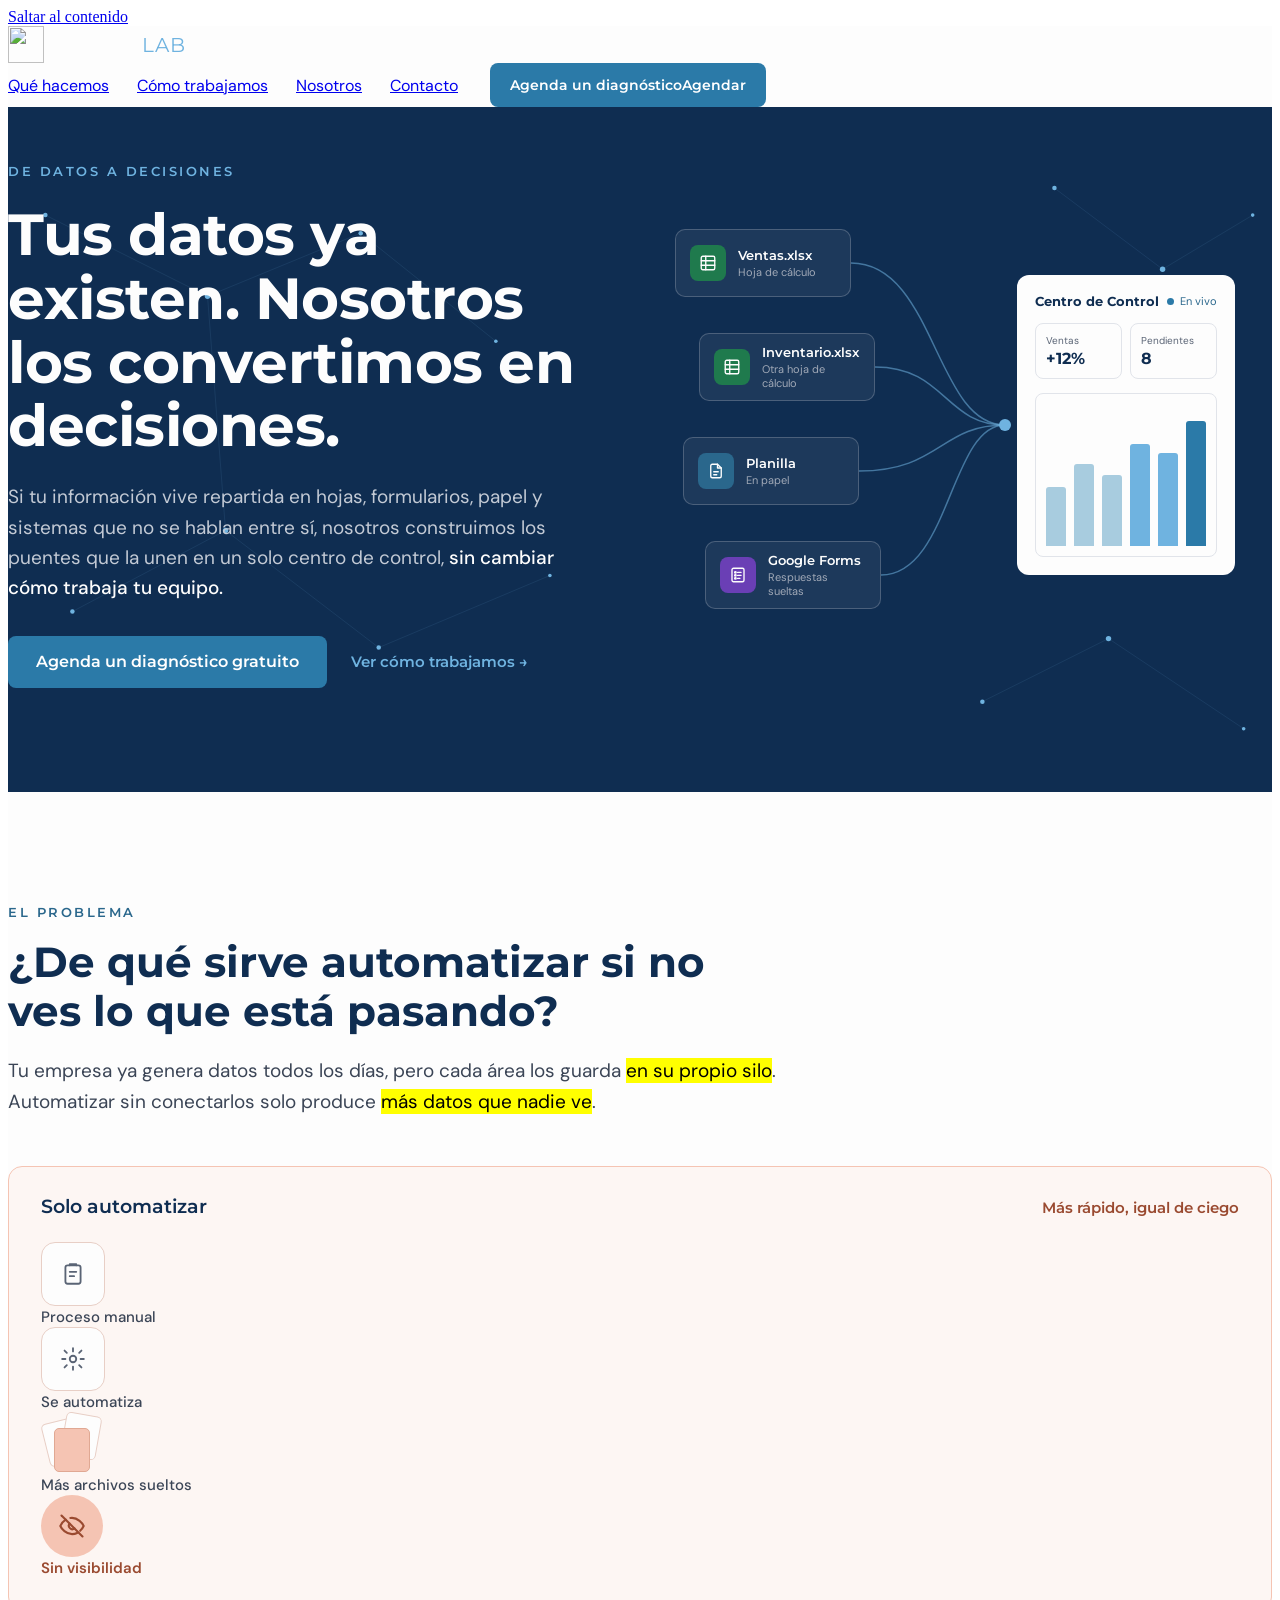
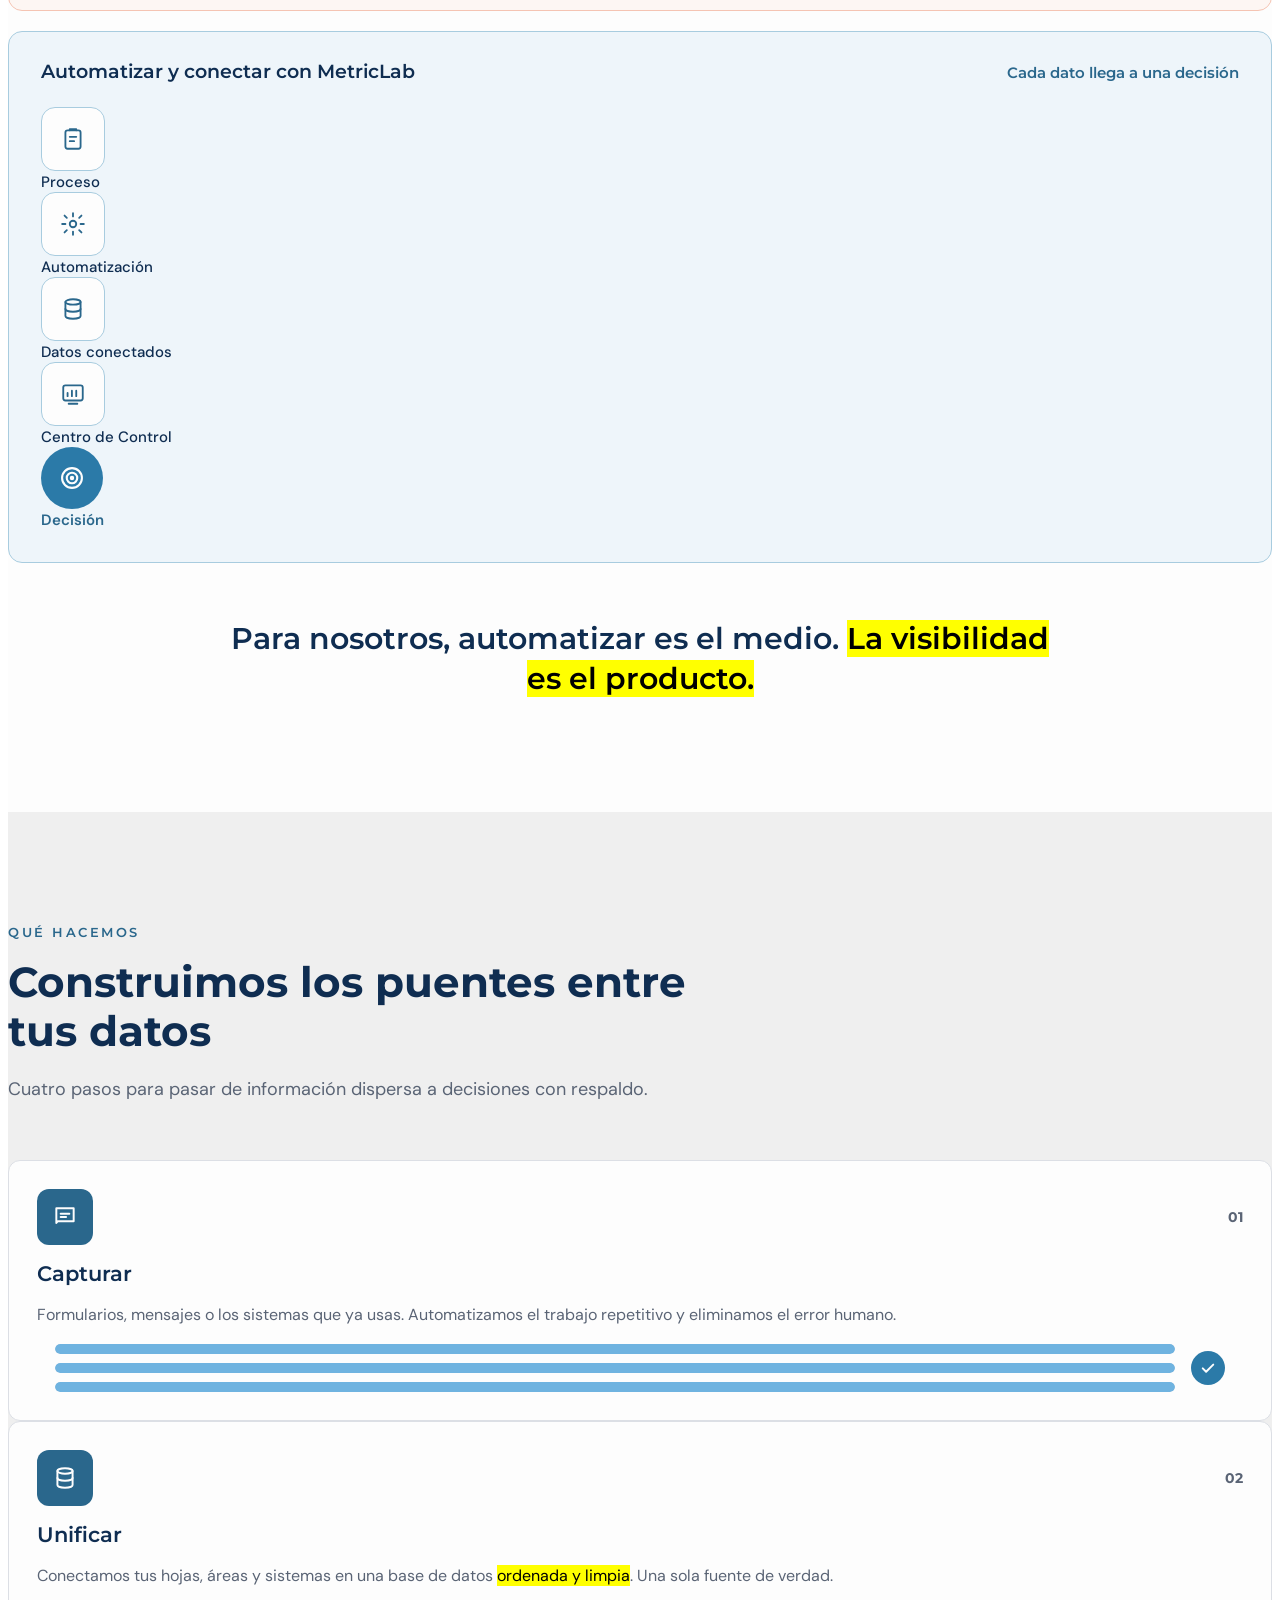
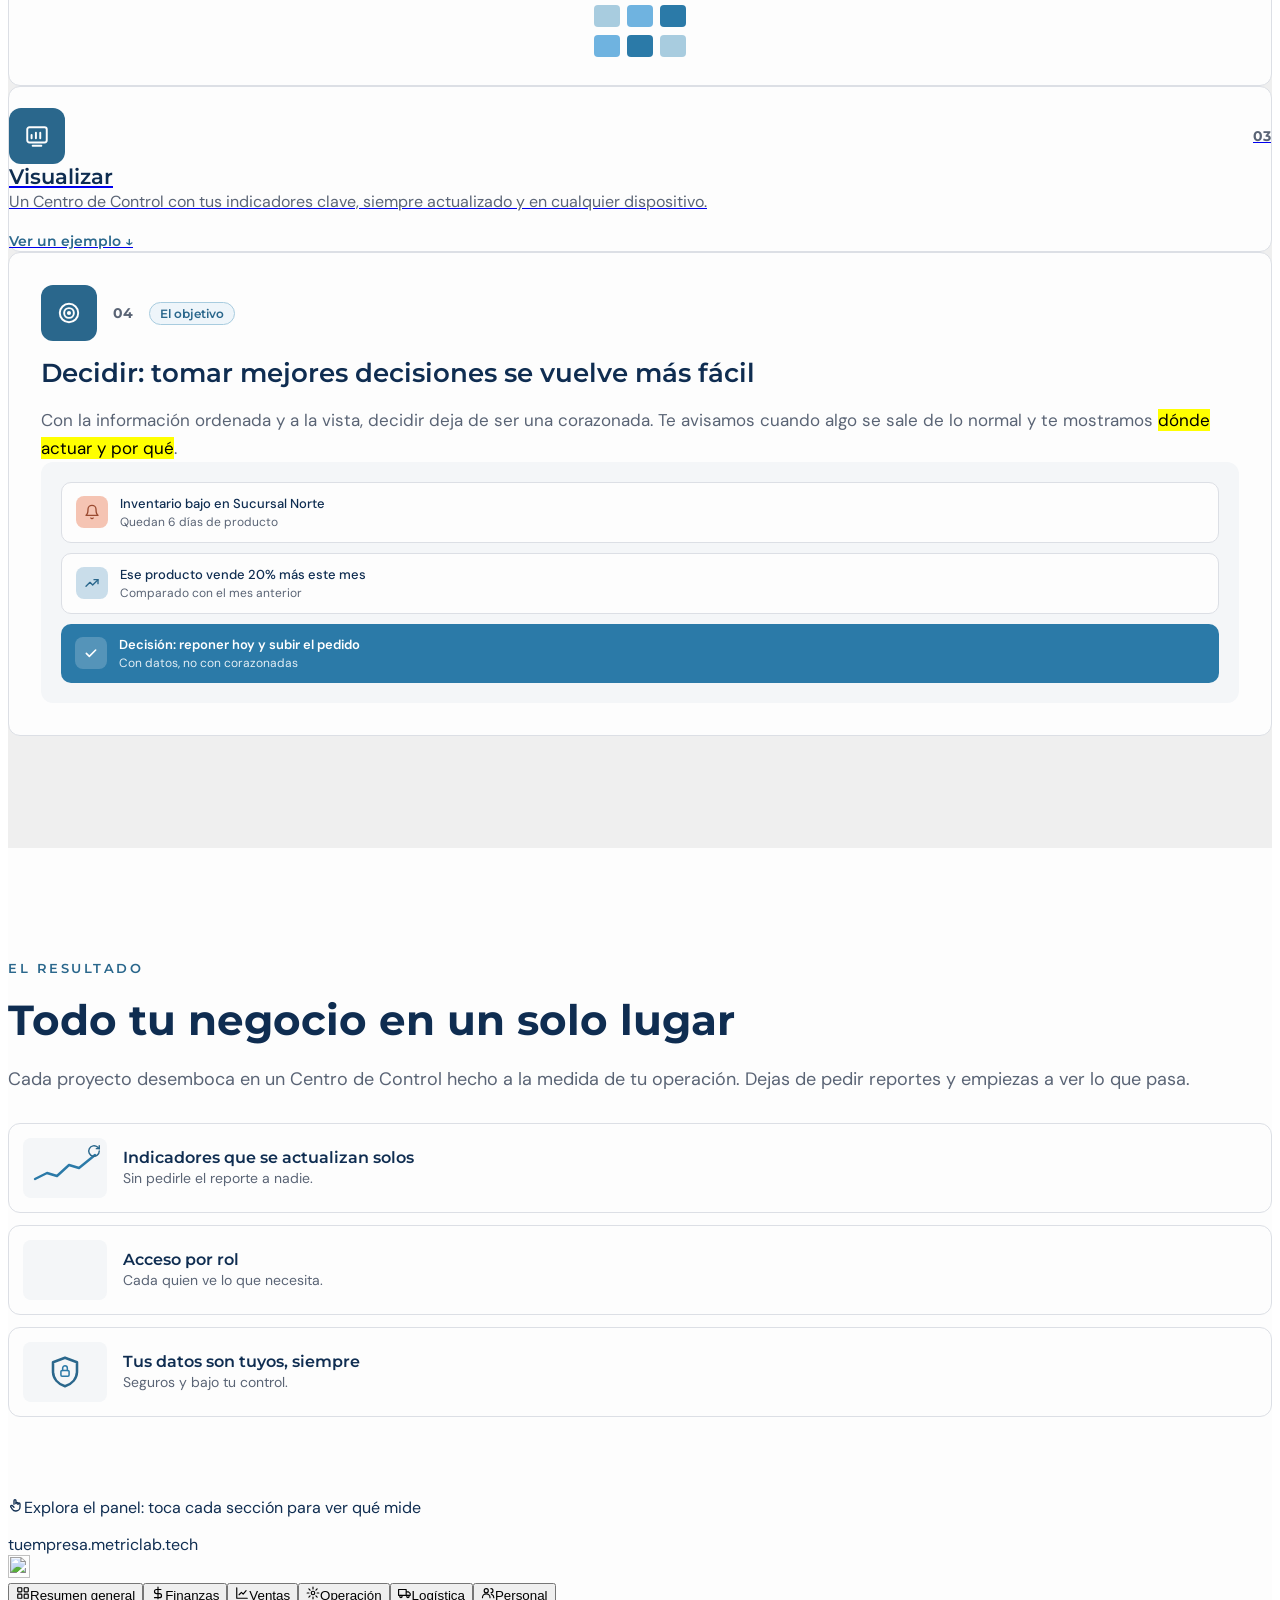
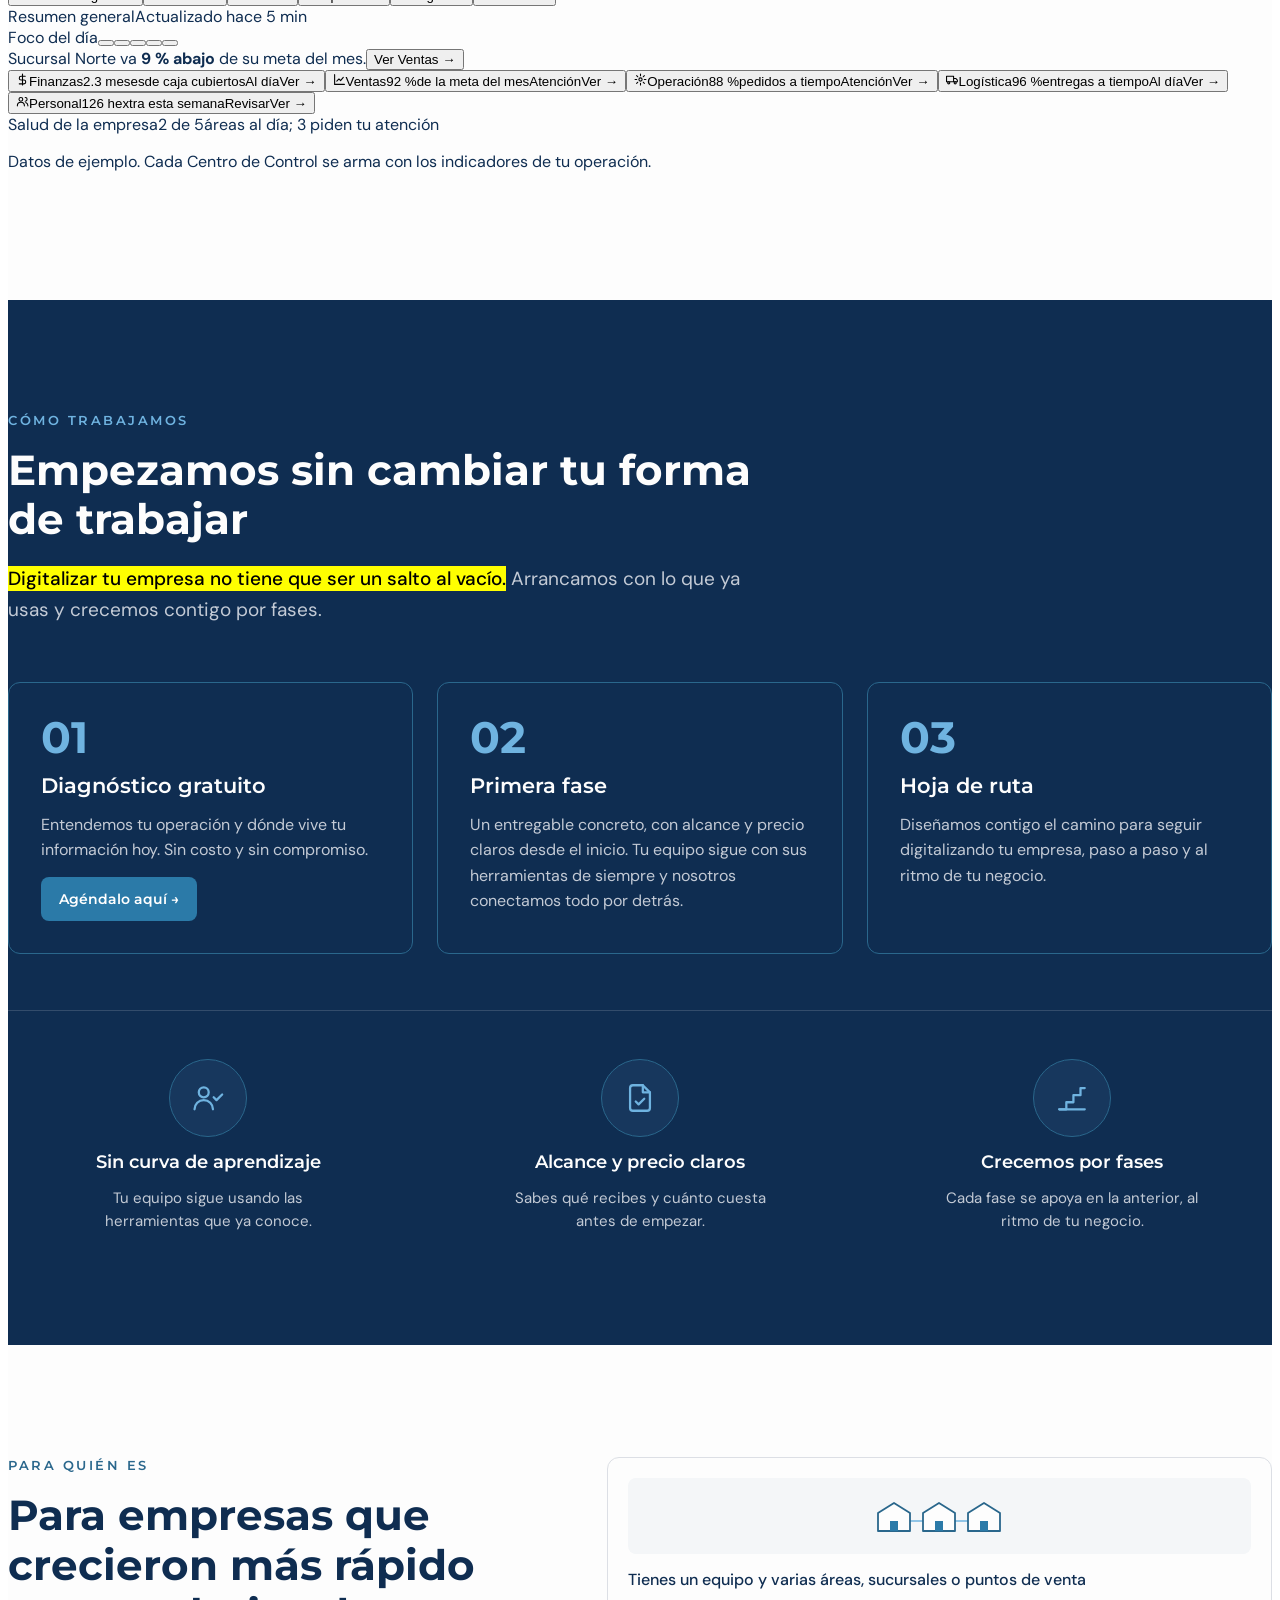
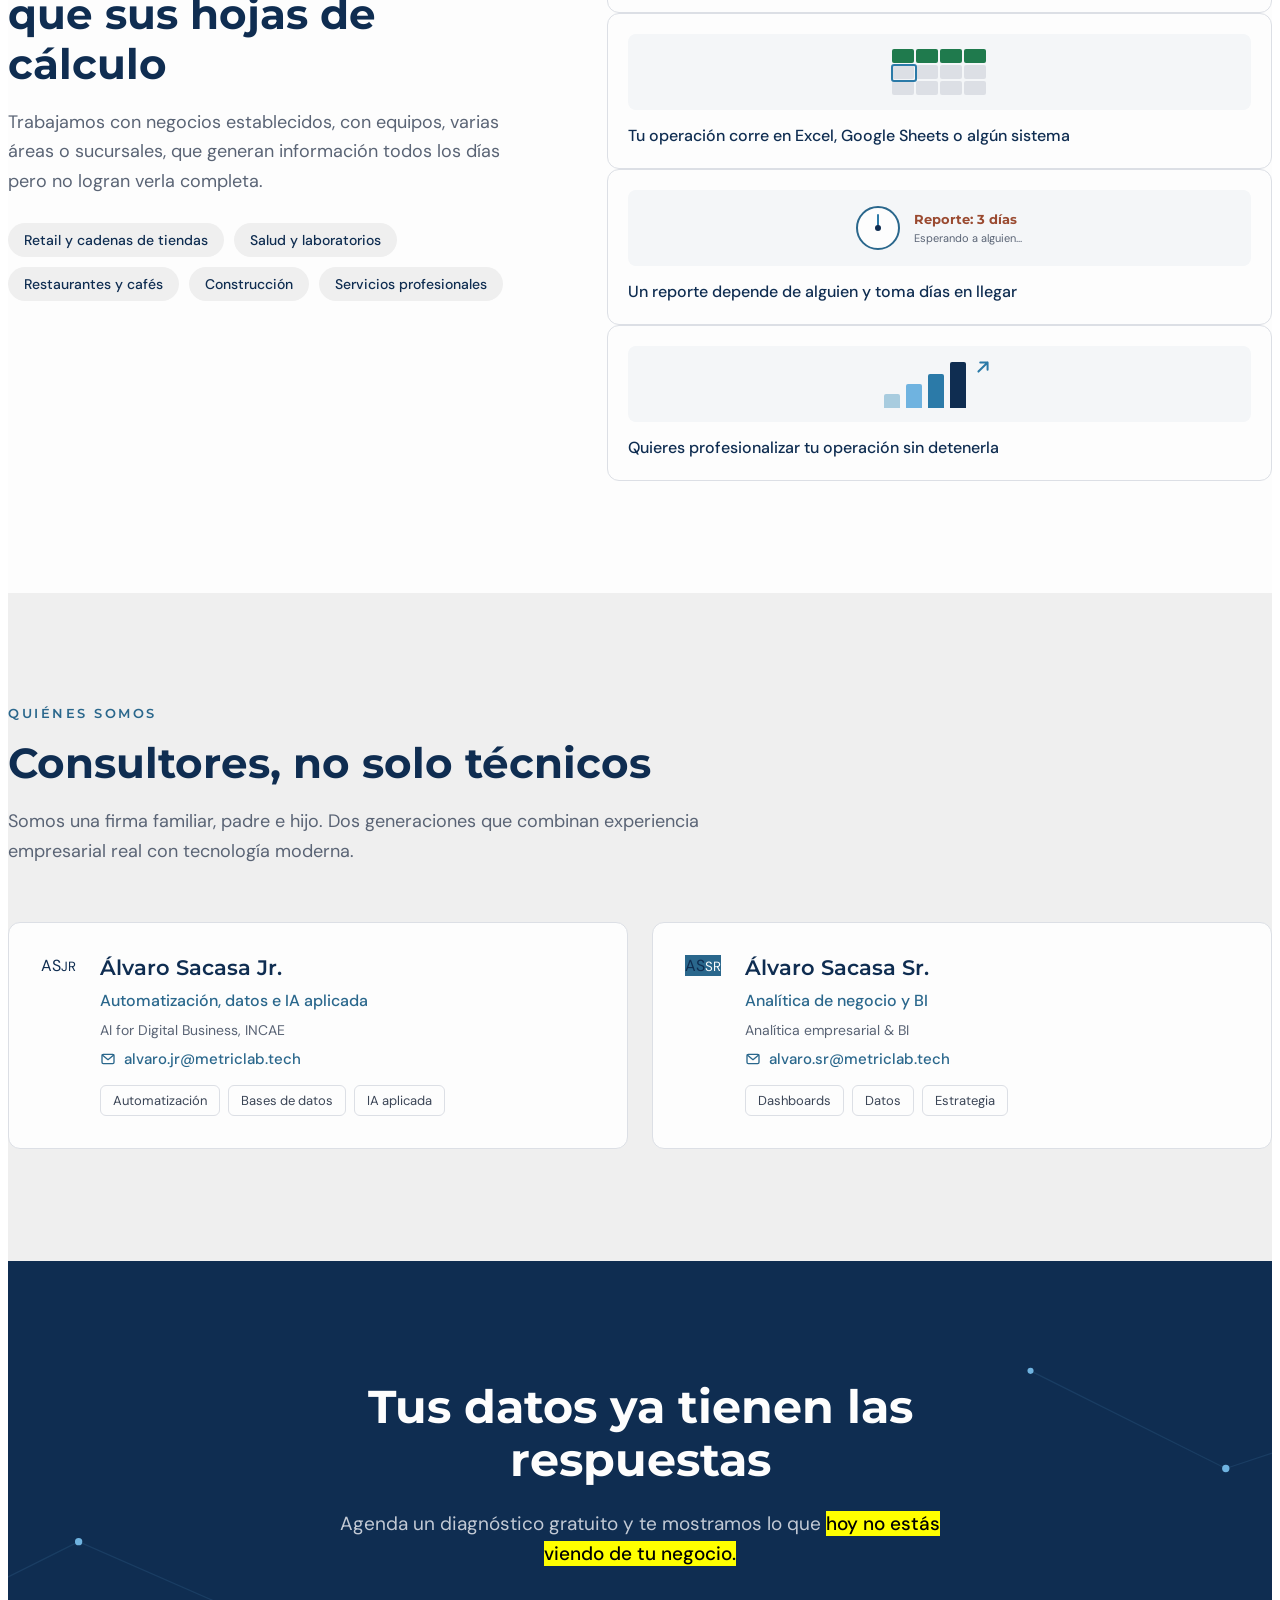
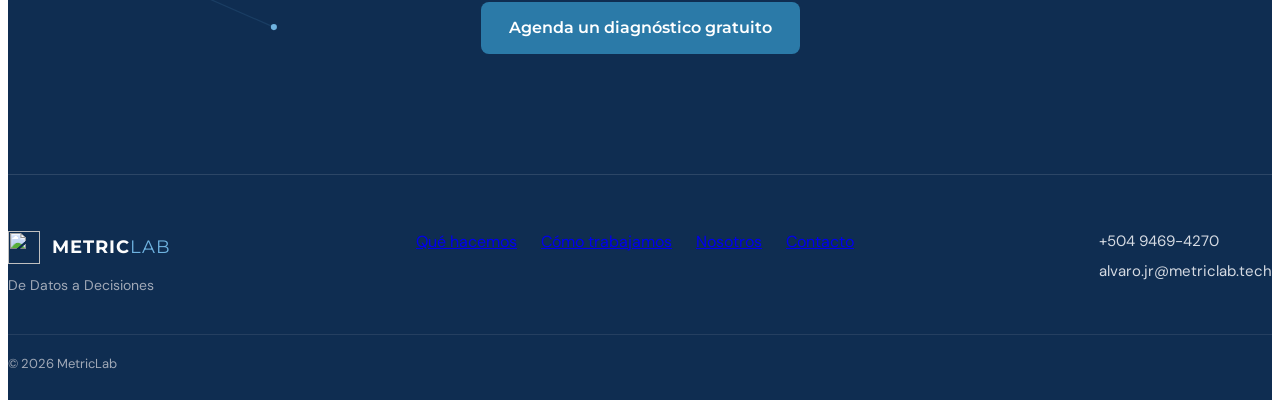
==== commit b05f7c23: "Texto: sin puntos medios como separador Co-Authored-By: Claude Opus 5.5 <noreply@anthropic.com> Clau" ====
--- a/public/index.html
+++ b/public/index.html
@@ -3,14 +3,14 @@
 <head>
 <meta charset="utf-8">
 <meta name="viewport" content="width=device-width, initial-scale=1">
-<title>MetricLab · Consultoría de datos y automatización</title>
+<title>MetricLab | Consultoría de datos y automatización</title>
 <meta name="description" content="Conectamos la información dispersa de tu empresa en un solo centro de control. Datos ordenados, reportes automáticos y mejores decisiones, sin cambiar cómo trabaja tu equipo.">
 <link rel="canonical" href="https://metriclab.tech/">
 <meta name="theme-color" content="#0F2D51">
 <meta property="og:type" content="website">
 <meta property="og:locale" content="es_LA">
 <meta property="og:site_name" content="MetricLab">
-<meta property="og:title" content="MetricLab · Consultoría de datos y automatización">
+<meta property="og:title" content="MetricLab | Consultoría de datos y automatización">
 <meta property="og:description" content="Conectamos la información dispersa de tu empresa en un solo centro de control. Datos ordenados, reportes automáticos y mejores decisiones, sin cambiar cómo trabaja tu equipo.">
 <meta property="og:url" content="https://metriclab.tech/">
 <meta property="og:image" content="https://metriclab.tech/assets/og-image.png">
@@ -23,8 +23,8 @@
 <link rel="preconnect" href="https://fonts.googleapis.com">
 <link rel="preconnect" href="https://fonts.gstatic.com" crossorigin>
 <link rel="stylesheet" href="https://fonts.googleapis.com/css2?family=DM+Sans:wght@400;500&family=Montserrat:wght@400;600;700&display=swap">
-<link rel="stylesheet" href="/assets/styles.css?v=3">
-<script src="/assets/sitio.js?v=1" defer></script>
+<link rel="stylesheet" href="/assets/styles.css?v=4">
+<script src="/assets/sitio.js?v=2" defer></script>
 <script type="application/ld+json">{"@context": "https://schema.org", "@type": "ProfessionalService", "name": "MetricLab", "url": "https://metriclab.tech", "logo": "https://metriclab.tech/icon-192.png", "image": "https://metriclab.tech/assets/og-image.png", "slogan": "De Datos a Decisiones", "description": "Consultoría de datos y automatización. Conectamos la información dispersa de tu empresa en un solo centro de control para tomar mejores decisiones.", "email": "alvaro.jr@metriclab.tech", "telephone": "+504 9469-4270", "areaServed": "Latinoamérica", "founder": [{"@type": "Person", "name": "Álvaro Sacasa Jr."}, {"@type": "Person", "name": "Álvaro Sacasa Sr."}], "knowsAbout": ["Automatización de procesos", "Bases de datos", "Dashboards", "Inteligencia de negocios", "Análisis de datos"]}</script>
 </head>
 <body>
@@ -219,7 +219,7 @@
 
 <div style="padding: 28px 32px 32px; background: #EEF5FA; border: 1px solid #A8CCDF; border-radius: 14px; display: flex; flex-direction: column; gap: 24px">
 <div style="display: flex; flex-wrap: wrap; align-items: baseline; justify-content: space-between; gap: 8px">
-<h3 style="margin: 0; font-family: Montserrat, sans-serif; font-weight: 600; font-size: 19px; color: #0F2D51">Automatizar y conectar · MetricLab</h3>
+<h3 style="margin: 0; font-family: Montserrat, sans-serif; font-weight: 600; font-size: 19px; color: #0F2D51">Automatizar y conectar con MetricLab</h3>
 <span style="font-family: Montserrat, sans-serif; font-weight: 600; font-size: 15px; color: #2A678C">Cada dato llega a una decisión</span>
 </div>
 <div class="flowrow">
@@ -336,7 +336,8 @@
 <div class="stepicon" style="width: 56px; height: 56px; flex: none; border-radius: 12px; background: #2A678C; display: flex; align-items: center; justify-content: center; transition: background-color .25s ease">
 <svg aria-hidden="true" width="26" height="26" viewBox="0 0 24 24" fill="none" stroke="#FDFDFD" stroke-width="1.8" stroke-linecap="round" stroke-linejoin="round"><circle cx="12" cy="12" r="8.5"></circle><circle cx="12" cy="12" r="4.5"></circle><circle cx="12" cy="12" r="1"></circle></svg>
 </div>
-<span style="font-family: Montserrat, sans-serif; font-weight: 700; font-size: 14px; color: #5A6475">04 · EL OBJETIVO</span>
+<span style="font-family: Montserrat, sans-serif; font-weight: 700; font-size: 14px; color: #5A6475">04</span>
+<span style="padding: 3px 10px; border-radius: 999px; background: #EEF5FA; border: 1px solid #A8CCDF; font-family: Montserrat, sans-serif; font-weight: 600; font-size: 12px; color: #2A678C">El objetivo</span>
 </div>
 <h3 style="margin: 0; font-family: Montserrat, sans-serif; font-weight: 600; font-size: 26px; line-height: 1.25; color: #0F2D51">Decidir: tomar mejores decisiones se vuelve más fácil</h3>
 <p style="margin: 0; font-size: 17px; line-height: 1.65; color: #5A6475">Con la información ordenada y a la vista, decidir deja de ser una corazonada. Te avisamos cuando algo se sale de lo normal y te mostramos <mark>dónde actuar y por qué</mark>.</p>
@@ -423,11 +424,11 @@
 </div>
 <div class="dash-main">
 <div class="dpanel" id="panel-general" role="tabpanel" aria-labelledby="tab-general" tabindex="0"><div class="dpanel-head"><span class="dpanel-title">Resumen general</span><span class="dpanel-meta">Actualizado hace 5 min</span></div><div class="foco" aria-live="polite"><div class="foco-head"><span class="foco-label">Foco del día</span><span class="foco-pips"><button type="button" class="foco-pip" aria-label="Alerta 1 de 5" aria-current="true"></button><button type="button" class="foco-pip" aria-label="Alerta 2 de 5"></button><button type="button" class="foco-pip" aria-label="Alerta 3 de 5"></button><button type="button" class="foco-pip" aria-label="Alerta 4 de 5"></button><button type="button" class="foco-pip" aria-label="Alerta 5 de 5"></button></span></div><div class="foco-item" data-tone="warn"><span class="foco-dot foco-dot--warn" aria-hidden="true"></span><span class="foco-text">Sucursal Norte va <b>9 % abajo</b> de su meta del mes.</span><button type="button" class="foco-go" data-goto="ventas">Ver Ventas <span aria-hidden="true">→</span></button></div><div class="foco-item" data-tone="alert" hidden><span class="foco-dot foco-dot--alert" aria-hidden="true"></span><span class="foco-text">Las horas extra subieron <b>18 %</b> esta semana.</span><button type="button" class="foco-go" data-goto="personal">Ver Personal <span aria-hidden="true">→</span></button></div><div class="foco-item" data-tone="warn" hidden><span class="foco-dot foco-dot--warn" aria-hidden="true"></span><span class="foco-text"><b>3 pedidos urgentes</b> siguen sin despachar.</span><button type="button" class="foco-go" data-goto="operacion">Ver Operación <span aria-hidden="true">→</span></button></div><div class="foco-item" data-tone="alert" hidden><span class="foco-dot foco-dot--alert" aria-hidden="true"></span><span class="foco-text">Hay <b>$6.4K</b> en facturas con más de 30 días sin cobrar.</span><button type="button" class="foco-go" data-goto="finanzas">Ver Finanzas <span aria-hidden="true">→</span></button></div><div class="foco-item" data-tone="warn" hidden><span class="foco-dot foco-dot--warn" aria-hidden="true"></span><span class="foco-text"><b>2 productos</b> se quedan sin inventario en menos de una semana.</span><button type="button" class="foco-go" data-goto="logistica">Ver Logística <span aria-hidden="true">→</span></button></div></div><div class="areas"><button type="button" class="area" data-goto="finanzas"><span class="area-name"><svg aria-hidden="true" width="13" height="13" viewBox="0 0 24 24" fill="none" stroke="currentColor" stroke-width="2" stroke-linecap="round" stroke-linejoin="round" style="flex: none"><path d="M12 2v20M17 6H9.5a3.5 3.5 0 0 0 0 7h5a3.5 3.5 0 0 1 0 7H6"></path></svg>Finanzas</span><span class="area-val">2.3 meses</span><span class="area-sub">de caja cubiertos</span><span class="area-foot"><span class="sem sem--ok"><i aria-hidden="true"></i>Al día</span><span class="area-go" aria-hidden="true">Ver →</span></span></button><button type="button" class="area" data-goto="ventas"><span class="area-name"><svg aria-hidden="true" width="13" height="13" viewBox="0 0 24 24" fill="none" stroke="currentColor" stroke-width="2" stroke-linecap="round" stroke-linejoin="round" style="flex: none"><path d="M3 3v18h18"></path><path d="M7 15l4-4 3 3 5-6"></path></svg>Ventas</span><span class="area-val">92 %</span><span class="area-sub">de la meta del mes</span><span class="area-foot"><span class="sem sem--warn"><i aria-hidden="true"></i>Atención</span><span class="area-go" aria-hidden="true">Ver →</span></span></button><button type="button" class="area" data-goto="operacion"><span class="area-name"><svg aria-hidden="true" width="13" height="13" viewBox="0 0 24 24" fill="none" stroke="currentColor" stroke-width="2" stroke-linecap="round" stroke-linejoin="round" style="flex: none"><circle cx="12" cy="12" r="3"></circle><path d="M12 2v3M12 19v3M2 12h3M19 12h3M4.9 4.9l2.1 2.1M17 17l2.1 2.1M4.9 19.1L7 17M17 7l2.1-2.1"></path></svg>Operación</span><span class="area-val">88 %</span><span class="area-sub">pedidos a tiempo</span><span class="area-foot"><span class="sem sem--warn"><i aria-hidden="true"></i>Atención</span><span class="area-go" aria-hidden="true">Ver →</span></span></button><button type="button" class="area" data-goto="logistica"><span class="area-name"><svg aria-hidden="true" width="13" height="13" viewBox="0 0 24 24" fill="none" stroke="currentColor" stroke-width="2" stroke-linecap="round" stroke-linejoin="round" style="flex: none"><path d="M1 6h13v10H1zM14 10h4l3 3v3h-7"></path><circle cx="5" cy="18" r="2"></circle><circle cx="17" cy="18" r="2"></circle></svg>Logística</span><span class="area-val">96 %</span><span class="area-sub">entregas a tiempo</span><span class="area-foot"><span class="sem sem--ok"><i aria-hidden="true"></i>Al día</span><span class="area-go" aria-hidden="true">Ver →</span></span></button><button type="button" class="area" data-goto="personal"><span class="area-name"><svg aria-hidden="true" width="13" height="13" viewBox="0 0 24 24" fill="none" stroke="currentColor" stroke-width="2" stroke-linecap="round" stroke-linejoin="round" style="flex: none"><circle cx="9" cy="8" r="3.5"></circle><path d="M2.5 20a6.5 6.5 0 0 1 13 0M17 4.5a3.5 3.5 0 0 1 0 7M22 20a6.5 6.5 0 0 0-4-6"></path></svg>Personal</span><span class="area-val">126 h</span><span class="area-sub">extra esta semana</span><span class="area-foot"><span class="sem sem--alert"><i aria-hidden="true"></i>Revisar</span><span class="area-go" aria-hidden="true">Ver →</span></span></button><div class="area area--salud"><span class="area-name">Salud de la empresa</span><span class="area-val">2 de 5</span><span class="area-sub">áreas al día; 3 piden tu atención</span><span class="salud-bar" aria-hidden="true"><i class="sb-ok"></i><i class="sb-ok"></i><i class="sb-warn"></i><i class="sb-warn"></i><i class="sb-alert"></i></span></div></div></div>
-<div class="dpanel" id="panel-finanzas" role="tabpanel" aria-labelledby="tab-finanzas" tabindex="0" hidden><div class="dpanel-head"><span class="dpanel-title">Finanzas</span><span class="dpanel-meta">Cierre al día de hoy</span></div><div class="kpis"><div class="kpi"><span class="kpi-label">Flujo de caja</span><span class="kpi-value">2.3 meses</span><span class="kpi-note kpi-note--ok">Cubre gastos fijos</span></div><div class="kpi"><span class="kpi-label">Días para cobrar</span><span class="kpi-value">38 días</span><span class="kpi-note kpi-note--warn">Meta 30 días</span></div><div class="kpi"><span class="kpi-label">Margen bruto</span><span class="kpi-value">38 %</span><span class="kpi-note">Meta 40 %</span></div><div class="kpi"><span class="kpi-label">Gasto vs. presupuesto</span><span class="kpi-value">94 %</span><span class="kpi-note kpi-note--ok">Bajo control</span></div></div><div class="dchart"><div class="dchart-head"><span>Ingresos vs. gastos · últimos 12 meses</span><span class="legend"><i class="lg lg-a"></i>Ingresos<i class="lg lg-b"></i>Gastos</span></div><svg aria-hidden="true" viewBox="0 0 400 100" preserveAspectRatio="none" class="dchart-svg"><g stroke="#EFEFEF" stroke-width="1"><path d="M0 25h400M0 50h400M0 75h400"></path></g><path class="cdraw" d="M0 58 L36 55 L73 56 L109 48 L145 50 L182 42 L218 44 L255 37 L291 39 L327 32 L364 30 L400 24" fill="none" stroke="#2B7AA8" stroke-width="2.5" vector-effect="non-scaling-stroke"></path><path d="M0 62 L36 60 L73 59 L109 57 L145 55 L182 54 L218 52 L255 50 L291 49 L327 47 L364 45 L400 44" fill="none" stroke="#A1A9B7" stroke-width="1.5" stroke-dasharray="4 4" vector-effect="non-scaling-stroke"></path></svg></div><div class="dtable"><div class="trow thead"><span>Por cobrar (+30 días)</span><span>Monto</span><span>Días</span></div><div class="trow"><span>Cliente A</span><span>$3.1K</span><span><b class="t-alert">45</b></span></div><div class="trow"><span>Cliente B</span><span>$2.0K</span><span>38</span></div><div class="trow"><span>Cliente C</span><span>$1.3K</span><span>32</span></div></div></div>
-<div class="dpanel" id="panel-ventas" role="tabpanel" aria-labelledby="tab-ventas" tabindex="0" hidden><div class="dpanel-head"><span class="dpanel-title">Ventas</span><span class="dpanel-meta">Actualizado hace 5 min</span></div><div class="kpis"><div class="kpi"><span class="kpi-label">Ventas del mes</span><span class="kpi-value">$48.2K</span><span class="kpi-note kpi-note--ok">▲ 12 % vs. mes anterior</span></div><div class="kpi"><span class="kpi-label">Avance de meta</span><span class="kpi-value">92 %</span><span class="kpi-note kpi-note--warn">Faltan 6 días</span></div><div class="kpi"><span class="kpi-label">Ticket promedio</span><span class="kpi-value">$34.60</span><span class="kpi-note kpi-note--ok">▲ 4 %</span></div><div class="kpi"><span class="kpi-label">Clientes nuevos</span><span class="kpi-value">186</span><span class="kpi-note">Este mes</span></div></div><div class="dchart"><div class="dchart-head"><span>Ventas vs. meta · últimos 12 meses</span><span class="legend"><i class="lg lg-a"></i>Ventas<i class="lg lg-b"></i>Meta</span></div><svg aria-hidden="true" viewBox="0 0 400 100" preserveAspectRatio="none" class="dchart-svg"><g stroke="#EFEFEF" stroke-width="1"><path d="M0 25h400M0 50h400M0 75h400"></path></g><path class="cdraw" d="M0 82 L36 76 L73 79 L109 62 L145 66 L182 50 L218 55 L255 38 L291 42 L327 28 L364 24 L400 16" fill="none" stroke="#2B7AA8" stroke-width="2.5" vector-effect="non-scaling-stroke"></path><path d="M0 88 L36 85 L73 82 L109 78 L145 75 L182 70 L218 68 L255 62 L291 58 L327 54 L364 50 L400 46" fill="none" stroke="#A1A9B7" stroke-width="1.5" stroke-dasharray="4 4" vector-effect="non-scaling-stroke"></path></svg></div><div class="dtable"><div class="trow thead"><span>Sucursal</span><span>Ventas</span><span>Meta</span></div><div class="trow"><span>Sucursal Centro</span><span>$18.8K</span><span><b class="t-ok">104 %</b></span></div><div class="trow"><span>Sucursal Norte</span><span>$14.6K</span><span><b class="t-alert">91 %</b></span></div><div class="trow"><span>Tienda en línea</span><span>$14.8K</span><span>97 %</span></div></div></div>
-<div class="dpanel" id="panel-operacion" role="tabpanel" aria-labelledby="tab-operacion" tabindex="0" hidden><div class="dpanel-head"><span class="dpanel-title">Operación</span><span class="dpanel-meta">En vivo</span></div><div class="kpis"><div class="kpi"><span class="kpi-label">Pedidos a tiempo</span><span class="kpi-value">88 %</span><span class="kpi-note kpi-note--warn">Meta 95 %</span></div><div class="kpi"><span class="kpi-label">Pendientes</span><span class="kpi-value">14</span><span class="kpi-note kpi-note--alert">3 urgentes</span></div><div class="kpi"><span class="kpi-label">Tiempo de ciclo</span><span class="kpi-value">2.4 días</span><span class="kpi-note kpi-note--ok">▼ 0.3 días</span></div><div class="kpi"><span class="kpi-label">Devoluciones</span><span class="kpi-value">1.8 %</span><span class="kpi-note">Del total</span></div></div><div class="dchart"><div class="dchart-head"><span>Pedidos despachados · últimos 7 días</span><span class="legend">Pico: viernes</span></div><svg aria-hidden="true" viewBox="0 0 400 100" preserveAspectRatio="none" class="dchart-svg"><g stroke="#EFEFEF" stroke-width="1"><path d="M0 25h400M0 50h400M0 75h400"></path></g><rect class="cbar" style="--d:0ms" x="11" y="38" width="34" height="62" rx="2" fill="#A8CCDF"></rect><rect class="cbar" style="--d:40ms" x="69" y="30" width="34" height="70" rx="2" fill="#A8CCDF"></rect><rect class="cbar" style="--d:80ms" x="126" y="42" width="34" height="58" rx="2" fill="#A8CCDF"></rect><rect class="cbar" style="--d:120ms" x="183" y="24" width="34" height="76" rx="2" fill="#A8CCDF"></rect><rect class="cbar" style="--d:160ms" x="240" y="12" width="34" height="88" rx="2" fill="#2B7AA8"></rect><rect class="cbar" style="--d:200ms" x="297" y="46" width="34" height="54" rx="2" fill="#A8CCDF"></rect><rect class="cbar" style="--d:240ms" x="354" y="70" width="34" height="30" rx="2" fill="#A8CCDF"></rect></svg><div class="blabels" style="grid-template-columns: repeat(7, 1fr)"><span>Lun</span><span>Mar</span><span>Mié</span><span>Jue</span><span>Vie</span><span>Sáb</span><span>Dom</span></div></div><div class="dtable"><div class="trow thead"><span>Pedido atrasado</span><span>Sucursal</span><span>Atraso</span></div><div class="trow"><span>#1042</span><span>Sucursal Norte</span><span><b class="t-alert">2 días</b></span></div><div class="trow"><span>#1057</span><span>Tienda en línea</span><span>1 día</span></div><div class="trow"><span>#1061</span><span>Sucursal Centro</span><span>1 día</span></div></div></div>
-<div class="dpanel" id="panel-logistica" role="tabpanel" aria-labelledby="tab-logistica" tabindex="0" hidden><div class="dpanel-head"><span class="dpanel-title">Logística</span><span class="dpanel-meta">Actualizado hace 12 min</span></div><div class="kpis"><div class="kpi"><span class="kpi-label">Entregas a tiempo</span><span class="kpi-value">96 %</span><span class="kpi-note kpi-note--ok">Meta 95 %</span></div><div class="kpi"><span class="kpi-label">Costo por entrega</span><span class="kpi-value">$4.20</span><span class="kpi-note kpi-note--ok">▼ 6 %</span></div><div class="kpi"><span class="kpi-label">Stock bajo</span><span class="kpi-value">2</span><span class="kpi-note kpi-note--alert">productos</span></div><div class="kpi"><span class="kpi-label">Rutas activas</span><span class="kpi-value">6</span><span class="kpi-note">Hoy</span></div></div><div class="dchart"><div class="dchart-head"><span>Entregas por ruta · esta semana</span><span class="legend">Ruta 3: la más cargada</span></div><svg aria-hidden="true" viewBox="0 0 400 100" preserveAspectRatio="none" class="dchart-svg"><g stroke="#EFEFEF" stroke-width="1"><path d="M0 25h400M0 50h400M0 75h400"></path></g><rect class="cbar" style="--d:0ms" x="13" y="20" width="40" height="80" rx="2" fill="#A8CCDF"></rect><rect class="cbar" style="--d:40ms" x="80" y="36" width="40" height="64" rx="2" fill="#A8CCDF"></rect><rect class="cbar" style="--d:80ms" x="147" y="8" width="40" height="92" rx="2" fill="#2B7AA8"></rect><rect class="cbar" style="--d:120ms" x="213" y="52" width="40" height="48" rx="2" fill="#A8CCDF"></rect><rect class="cbar" style="--d:160ms" x="280" y="30" width="40" height="70" rx="2" fill="#A8CCDF"></rect><rect class="cbar" style="--d:200ms" x="347" y="44" width="40" height="56" rx="2" fill="#A8CCDF"></rect></svg><div class="blabels" style="grid-template-columns: repeat(6, 1fr)"><span>R1</span><span>R2</span><span>R3</span><span>R4</span><span>R5</span><span>R6</span></div></div><div class="dtable"><div class="trow thead"><span>Inventario crítico</span><span>Existencia</span><span>Alcanza</span></div><div class="trow"><span>Producto A</span><span>40 u.</span><span><b class="t-alert">5 días</b></span></div><div class="trow"><span>Producto B</span><span>65 u.</span><span><b class="t-alert">7 días</b></span></div><div class="trow"><span>Producto C</span><span>120 u.</span><span>12 días</span></div></div></div>
-<div class="dpanel" id="panel-personal" role="tabpanel" aria-labelledby="tab-personal" tabindex="0" hidden><div class="dpanel-head"><span class="dpanel-title">Personal</span><span class="dpanel-meta">Marcajes de hoy, 7:42 am</span></div><div class="kpis"><div class="kpi"><span class="kpi-label">Asistencia</span><span class="kpi-value">97 %</span><span class="kpi-note kpi-note--ok">Esta semana</span></div><div class="kpi"><span class="kpi-label">Horas extra</span><span class="kpi-value">126 h</span><span class="kpi-note kpi-note--alert">▲ 18 % vs. semana pasada</span></div><div class="kpi"><span class="kpi-label">Tardanzas</span><span class="kpi-value">23</span><span class="kpi-note kpi-note--warn">Esta semana</span></div><div class="kpi"><span class="kpi-label">Rotación</span><span class="kpi-value">2.1 %</span><span class="kpi-note">Mensual</span></div></div><div class="dchart"><div class="dchart-head"><span>Horas extra por semana · últimas 8 semanas</span><span class="legend">Esta semana</span></div><svg aria-hidden="true" viewBox="0 0 400 100" preserveAspectRatio="none" class="dchart-svg"><g stroke="#EFEFEF" stroke-width="1"><path d="M0 25h400M0 50h400M0 75h400"></path></g><rect class="cbar" style="--d:0ms" x="10" y="44" width="30" height="56" rx="2" fill="#A8CCDF"></rect><rect class="cbar" style="--d:40ms" x="60" y="40" width="30" height="60" rx="2" fill="#A8CCDF"></rect><rect class="cbar" style="--d:80ms" x="110" y="48" width="30" height="52" rx="2" fill="#A8CCDF"></rect><rect class="cbar" style="--d:120ms" x="160" y="36" width="30" height="64" rx="2" fill="#A8CCDF"></rect><rect class="cbar" style="--d:160ms" x="210" y="42" width="30" height="58" rx="2" fill="#A8CCDF"></rect><rect class="cbar" style="--d:200ms" x="260" y="38" width="30" height="62" rx="2" fill="#A8CCDF"></rect><rect class="cbar" style="--d:240ms" x="310" y="32" width="30" height="68" rx="2" fill="#A8CCDF"></rect><rect class="cbar" style="--d:280ms" x="360" y="16" width="30" height="84" rx="2" fill="#2B7AA8"></rect></svg><div class="blabels" style="grid-template-columns: repeat(8, 1fr)"><span>S1</span><span>S2</span><span>S3</span><span>S4</span><span>S5</span><span>S6</span><span>S7</span><span>S8</span></div></div><div class="dtable"><div class="trow thead"><span>Área</span><span>Horas extra</span><span>vs. semana pasada</span></div><div class="trow"><span>Tiendas</span><span>52 h</span><span><b class="t-alert">▲ 30 %</b></span></div><div class="trow"><span>Bodega</span><span>48 h</span><span>▲ 14 %</span></div><div class="trow"><span>Administración</span><span>26 h</span><span>▼ 4 %</span></div></div></div>
+<div class="dpanel" id="panel-finanzas" role="tabpanel" aria-labelledby="tab-finanzas" tabindex="0" hidden><div class="dpanel-head"><span class="dpanel-title">Finanzas</span><span class="dpanel-meta">Cierre al día de hoy</span></div><div class="kpis"><div class="kpi"><span class="kpi-label">Flujo de caja</span><span class="kpi-value">2.3 meses</span><span class="kpi-note kpi-note--ok">Cubre gastos fijos</span></div><div class="kpi"><span class="kpi-label">Días para cobrar</span><span class="kpi-value">38 días</span><span class="kpi-note kpi-note--warn">Meta 30 días</span></div><div class="kpi"><span class="kpi-label">Margen bruto</span><span class="kpi-value">38 %</span><span class="kpi-note">Meta 40 %</span></div><div class="kpi"><span class="kpi-label">Gasto vs. presupuesto</span><span class="kpi-value">94 %</span><span class="kpi-note kpi-note--ok">Bajo control</span></div></div><div class="dchart"><div class="dchart-head"><span>Ingresos vs. gastos en los últimos 12 meses</span><span class="legend"><i class="lg lg-a"></i>Ingresos<i class="lg lg-b"></i>Gastos</span></div><svg aria-hidden="true" viewBox="0 0 400 100" preserveAspectRatio="none" class="dchart-svg"><g stroke="#EFEFEF" stroke-width="1"><path d="M0 25h400M0 50h400M0 75h400"></path></g><path class="cdraw" d="M0 58 L36 55 L73 56 L109 48 L145 50 L182 42 L218 44 L255 37 L291 39 L327 32 L364 30 L400 24" fill="none" stroke="#2B7AA8" stroke-width="2.5" vector-effect="non-scaling-stroke"></path><path d="M0 62 L36 60 L73 59 L109 57 L145 55 L182 54 L218 52 L255 50 L291 49 L327 47 L364 45 L400 44" fill="none" stroke="#A1A9B7" stroke-width="1.5" stroke-dasharray="4 4" vector-effect="non-scaling-stroke"></path></svg></div><div class="dtable"><div class="trow thead"><span>Por cobrar (+30 días)</span><span>Monto</span><span>Días</span></div><div class="trow"><span>Cliente A</span><span>$3.1K</span><span><b class="t-alert">45</b></span></div><div class="trow"><span>Cliente B</span><span>$2.0K</span><span>38</span></div><div class="trow"><span>Cliente C</span><span>$1.3K</span><span>32</span></div></div></div>
+<div class="dpanel" id="panel-ventas" role="tabpanel" aria-labelledby="tab-ventas" tabindex="0" hidden><div class="dpanel-head"><span class="dpanel-title">Ventas</span><span class="dpanel-meta">Actualizado hace 5 min</span></div><div class="kpis"><div class="kpi"><span class="kpi-label">Ventas del mes</span><span class="kpi-value">$48.2K</span><span class="kpi-note kpi-note--ok">▲ 12 % vs. mes anterior</span></div><div class="kpi"><span class="kpi-label">Avance de meta</span><span class="kpi-value">92 %</span><span class="kpi-note kpi-note--warn">Faltan 6 días</span></div><div class="kpi"><span class="kpi-label">Ticket promedio</span><span class="kpi-value">$34.60</span><span class="kpi-note kpi-note--ok">▲ 4 %</span></div><div class="kpi"><span class="kpi-label">Clientes nuevos</span><span class="kpi-value">186</span><span class="kpi-note">Este mes</span></div></div><div class="dchart"><div class="dchart-head"><span>Ventas vs. meta en los últimos 12 meses</span><span class="legend"><i class="lg lg-a"></i>Ventas<i class="lg lg-b"></i>Meta</span></div><svg aria-hidden="true" viewBox="0 0 400 100" preserveAspectRatio="none" class="dchart-svg"><g stroke="#EFEFEF" stroke-width="1"><path d="M0 25h400M0 50h400M0 75h400"></path></g><path class="cdraw" d="M0 82 L36 76 L73 79 L109 62 L145 66 L182 50 L218 55 L255 38 L291 42 L327 28 L364 24 L400 16" fill="none" stroke="#2B7AA8" stroke-width="2.5" vector-effect="non-scaling-stroke"></path><path d="M0 88 L36 85 L73 82 L109 78 L145 75 L182 70 L218 68 L255 62 L291 58 L327 54 L364 50 L400 46" fill="none" stroke="#A1A9B7" stroke-width="1.5" stroke-dasharray="4 4" vector-effect="non-scaling-stroke"></path></svg></div><div class="dtable"><div class="trow thead"><span>Sucursal</span><span>Ventas</span><span>Meta</span></div><div class="trow"><span>Sucursal Centro</span><span>$18.8K</span><span><b class="t-ok">104 %</b></span></div><div class="trow"><span>Sucursal Norte</span><span>$14.6K</span><span><b class="t-alert">91 %</b></span></div><div class="trow"><span>Tienda en línea</span><span>$14.8K</span><span>97 %</span></div></div></div>
+<div class="dpanel" id="panel-operacion" role="tabpanel" aria-labelledby="tab-operacion" tabindex="0" hidden><div class="dpanel-head"><span class="dpanel-title">Operación</span><span class="dpanel-meta">En vivo</span></div><div class="kpis"><div class="kpi"><span class="kpi-label">Pedidos a tiempo</span><span class="kpi-value">88 %</span><span class="kpi-note kpi-note--warn">Meta 95 %</span></div><div class="kpi"><span class="kpi-label">Pendientes</span><span class="kpi-value">14</span><span class="kpi-note kpi-note--alert">3 urgentes</span></div><div class="kpi"><span class="kpi-label">Tiempo de ciclo</span><span class="kpi-value">2.4 días</span><span class="kpi-note kpi-note--ok">▼ 0.3 días</span></div><div class="kpi"><span class="kpi-label">Devoluciones</span><span class="kpi-value">1.8 %</span><span class="kpi-note">Del total</span></div></div><div class="dchart"><div class="dchart-head"><span>Pedidos despachados en los últimos 7 días</span><span class="legend">Pico: viernes</span></div><svg aria-hidden="true" viewBox="0 0 400 100" preserveAspectRatio="none" class="dchart-svg"><g stroke="#EFEFEF" stroke-width="1"><path d="M0 25h400M0 50h400M0 75h400"></path></g><rect class="cbar" style="--d:0ms" x="11" y="38" width="34" height="62" rx="2" fill="#A8CCDF"></rect><rect class="cbar" style="--d:40ms" x="69" y="30" width="34" height="70" rx="2" fill="#A8CCDF"></rect><rect class="cbar" style="--d:80ms" x="126" y="42" width="34" height="58" rx="2" fill="#A8CCDF"></rect><rect class="cbar" style="--d:120ms" x="183" y="24" width="34" height="76" rx="2" fill="#A8CCDF"></rect><rect class="cbar" style="--d:160ms" x="240" y="12" width="34" height="88" rx="2" fill="#2B7AA8"></rect><rect class="cbar" style="--d:200ms" x="297" y="46" width="34" height="54" rx="2" fill="#A8CCDF"></rect><rect class="cbar" style="--d:240ms" x="354" y="70" width="34" height="30" rx="2" fill="#A8CCDF"></rect></svg><div class="blabels" style="grid-template-columns: repeat(7, 1fr)"><span>Lun</span><span>Mar</span><span>Mié</span><span>Jue</span><span>Vie</span><span>Sáb</span><span>Dom</span></div></div><div class="dtable"><div class="trow thead"><span>Pedido atrasado</span><span>Sucursal</span><span>Atraso</span></div><div class="trow"><span>#1042</span><span>Sucursal Norte</span><span><b class="t-alert">2 días</b></span></div><div class="trow"><span>#1057</span><span>Tienda en línea</span><span>1 día</span></div><div class="trow"><span>#1061</span><span>Sucursal Centro</span><span>1 día</span></div></div></div>
+<div class="dpanel" id="panel-logistica" role="tabpanel" aria-labelledby="tab-logistica" tabindex="0" hidden><div class="dpanel-head"><span class="dpanel-title">Logística</span><span class="dpanel-meta">Actualizado hace 12 min</span></div><div class="kpis"><div class="kpi"><span class="kpi-label">Entregas a tiempo</span><span class="kpi-value">96 %</span><span class="kpi-note kpi-note--ok">Meta 95 %</span></div><div class="kpi"><span class="kpi-label">Costo por entrega</span><span class="kpi-value">$4.20</span><span class="kpi-note kpi-note--ok">▼ 6 %</span></div><div class="kpi"><span class="kpi-label">Stock bajo</span><span class="kpi-value">2</span><span class="kpi-note kpi-note--alert">productos</span></div><div class="kpi"><span class="kpi-label">Rutas activas</span><span class="kpi-value">6</span><span class="kpi-note">Hoy</span></div></div><div class="dchart"><div class="dchart-head"><span>Entregas por ruta esta semana</span><span class="legend">Ruta 3: la más cargada</span></div><svg aria-hidden="true" viewBox="0 0 400 100" preserveAspectRatio="none" class="dchart-svg"><g stroke="#EFEFEF" stroke-width="1"><path d="M0 25h400M0 50h400M0 75h400"></path></g><rect class="cbar" style="--d:0ms" x="13" y="20" width="40" height="80" rx="2" fill="#A8CCDF"></rect><rect class="cbar" style="--d:40ms" x="80" y="36" width="40" height="64" rx="2" fill="#A8CCDF"></rect><rect class="cbar" style="--d:80ms" x="147" y="8" width="40" height="92" rx="2" fill="#2B7AA8"></rect><rect class="cbar" style="--d:120ms" x="213" y="52" width="40" height="48" rx="2" fill="#A8CCDF"></rect><rect class="cbar" style="--d:160ms" x="280" y="30" width="40" height="70" rx="2" fill="#A8CCDF"></rect><rect class="cbar" style="--d:200ms" x="347" y="44" width="40" height="56" rx="2" fill="#A8CCDF"></rect></svg><div class="blabels" style="grid-template-columns: repeat(6, 1fr)"><span>R1</span><span>R2</span><span>R3</span><span>R4</span><span>R5</span><span>R6</span></div></div><div class="dtable"><div class="trow thead"><span>Inventario crítico</span><span>Existencia</span><span>Alcanza</span></div><div class="trow"><span>Producto A</span><span>40 u.</span><span><b class="t-alert">5 días</b></span></div><div class="trow"><span>Producto B</span><span>65 u.</span><span><b class="t-alert">7 días</b></span></div><div class="trow"><span>Producto C</span><span>120 u.</span><span>12 días</span></div></div></div>
+<div class="dpanel" id="panel-personal" role="tabpanel" aria-labelledby="tab-personal" tabindex="0" hidden><div class="dpanel-head"><span class="dpanel-title">Personal</span><span class="dpanel-meta">Marcajes de hoy, 7:42 am</span></div><div class="kpis"><div class="kpi"><span class="kpi-label">Asistencia</span><span class="kpi-value">97 %</span><span class="kpi-note kpi-note--ok">Esta semana</span></div><div class="kpi"><span class="kpi-label">Horas extra</span><span class="kpi-value">126 h</span><span class="kpi-note kpi-note--alert">▲ 18 % vs. semana pasada</span></div><div class="kpi"><span class="kpi-label">Tardanzas</span><span class="kpi-value">23</span><span class="kpi-note kpi-note--warn">Esta semana</span></div><div class="kpi"><span class="kpi-label">Rotación</span><span class="kpi-value">2.1 %</span><span class="kpi-note">Mensual</span></div></div><div class="dchart"><div class="dchart-head"><span>Horas extra de las últimas 8 semanas</span><span class="legend">Esta semana</span></div><svg aria-hidden="true" viewBox="0 0 400 100" preserveAspectRatio="none" class="dchart-svg"><g stroke="#EFEFEF" stroke-width="1"><path d="M0 25h400M0 50h400M0 75h400"></path></g><rect class="cbar" style="--d:0ms" x="10" y="44" width="30" height="56" rx="2" fill="#A8CCDF"></rect><rect class="cbar" style="--d:40ms" x="60" y="40" width="30" height="60" rx="2" fill="#A8CCDF"></rect><rect class="cbar" style="--d:80ms" x="110" y="48" width="30" height="52" rx="2" fill="#A8CCDF"></rect><rect class="cbar" style="--d:120ms" x="160" y="36" width="30" height="64" rx="2" fill="#A8CCDF"></rect><rect class="cbar" style="--d:160ms" x="210" y="42" width="30" height="58" rx="2" fill="#A8CCDF"></rect><rect class="cbar" style="--d:200ms" x="260" y="38" width="30" height="62" rx="2" fill="#A8CCDF"></rect><rect class="cbar" style="--d:240ms" x="310" y="32" width="30" height="68" rx="2" fill="#A8CCDF"></rect><rect class="cbar" style="--d:280ms" x="360" y="16" width="30" height="84" rx="2" fill="#2B7AA8"></rect></svg><div class="blabels" style="grid-template-columns: repeat(8, 1fr)"><span>S1</span><span>S2</span><span>S3</span><span>S4</span><span>S5</span><span>S6</span><span>S7</span><span>S8</span></div></div><div class="dtable"><div class="trow thead"><span>Área</span><span>Horas extra</span><span>vs. semana pasada</span></div><div class="trow"><span>Tiendas</span><span>52 h</span><span><b class="t-alert">▲ 30 %</b></span></div><div class="trow"><span>Bodega</span><span>48 h</span><span>▲ 14 %</span></div><div class="trow"><span>Administración</span><span>26 h</span><span>▼ 4 %</span></div></div></div>
 </div>
 </div>
 </div>
@@ -567,7 +568,7 @@
 <div style="flex: 1 1 200px; min-width: 0; display: flex; flex-direction: column; gap: 10px">
 <h3 style="margin: 0; font-family: Montserrat, sans-serif; font-weight: 600; font-size: 21px; color: #0F2D51">Álvaro Sacasa Jr.</h3>
 <p style="margin: 0; font-size: 16px; color: #2A678C; font-weight: 500">Automatización, datos e IA aplicada</p>
-<p style="margin: 0; font-size: 14px; color: #5A6475">AI for Digital Business · INCAE</p>
+<p style="margin: 0; font-size: 14px; color: #5A6475">AI for Digital Business, INCAE</p>
 <a href="mailto:alvaro.jr@metriclab.tech" style="display: inline-flex; align-items: center; gap: 8px; font-size: 15px; font-weight: 500; color: #2A678C; text-decoration: none; overflow-wrap: anywhere"><svg aria-hidden="true" width="16" height="16" viewBox="0 0 24 24" fill="none" stroke="currentColor" stroke-width="2" stroke-linecap="round" stroke-linejoin="round" style="flex: none"><rect x="3" y="5" width="18" height="14" rx="2"></rect><path d="M3.5 6l8.5 7 8.5-7"></path></svg>alvaro.jr@metriclab.tech</a>
 <div style="display: flex; flex-wrap: wrap; gap: 8px; margin-top: 6px">
 <span style="padding: 6px 12px; border: 1px solid #DCDFE5; border-radius: 6px; font-size: 13px; color: #3B4556">Automatización</span>
